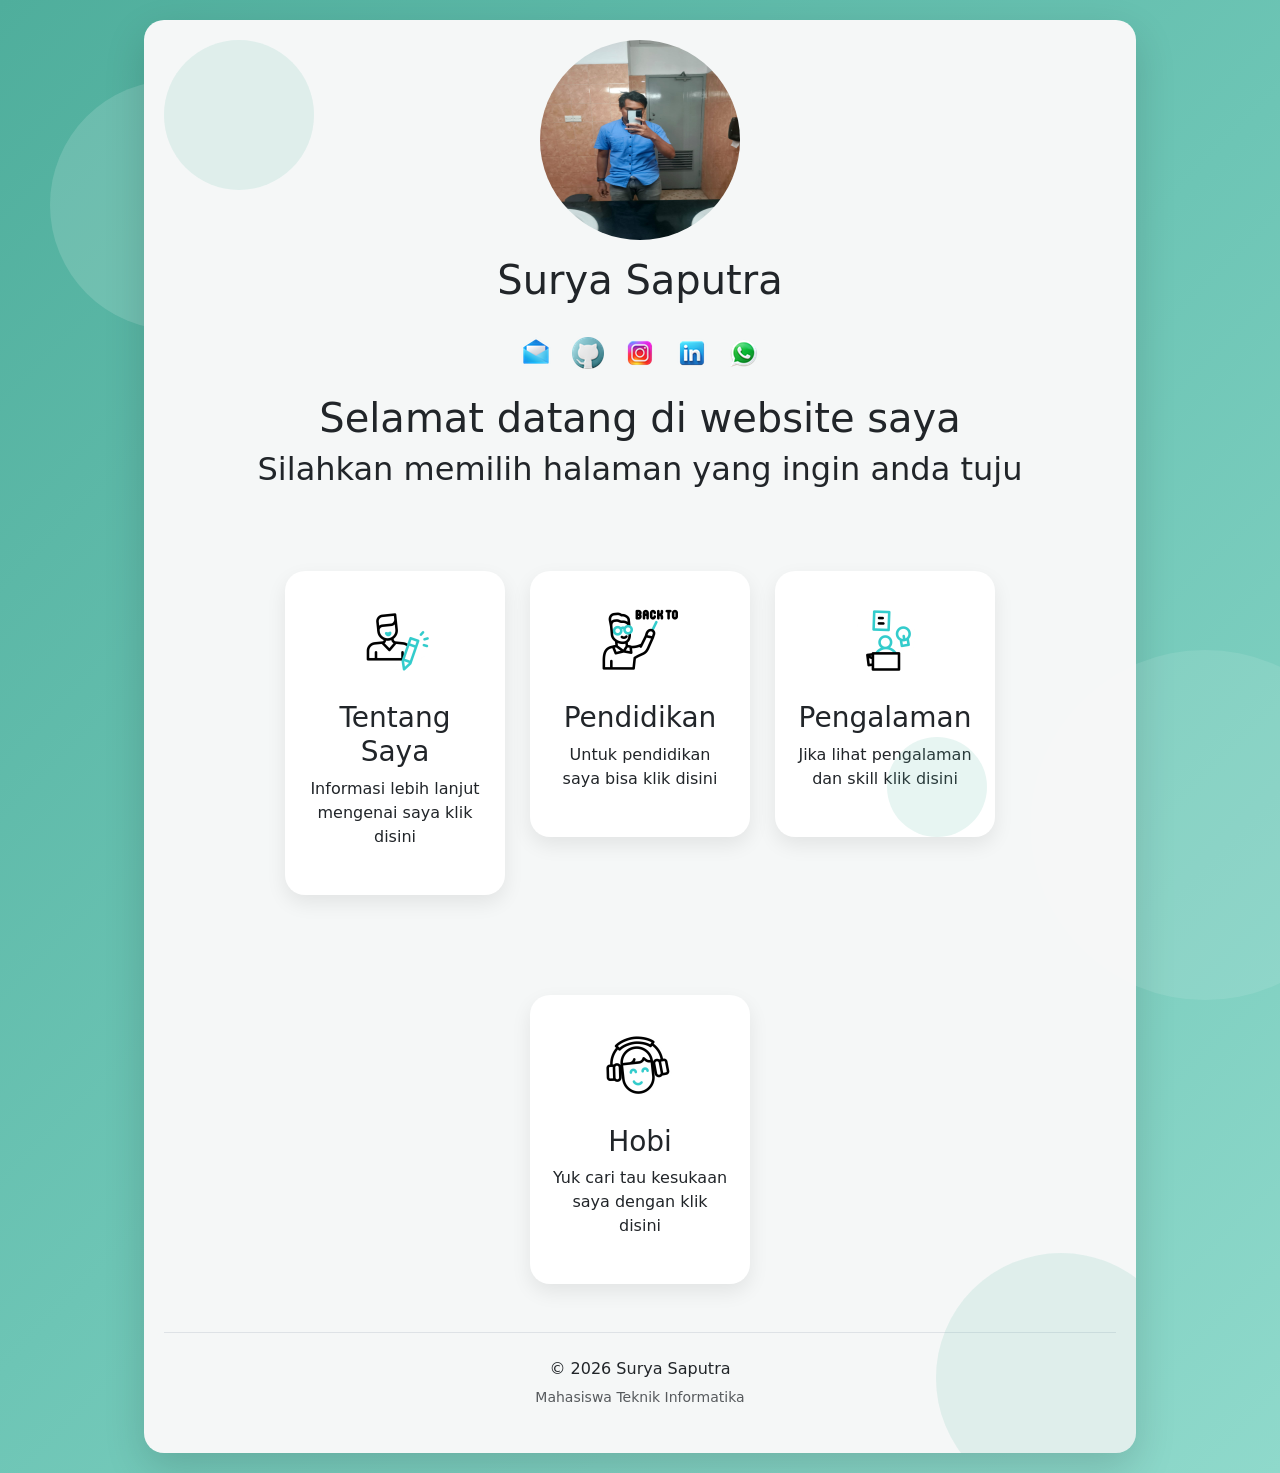
==== index.html @ df2be816 "update" ====
<!DOCTYPE html>
<html lang="en">


<head>

    <meta charset="UTF-8">
    <meta name="viewport" content="width=device-width, initial-scale=1.0">
    <title>SuryaSaputra</title>
    <link rel="icon" type="image/gif" href="asset/favicon/favicon.gif">

    <link rel="stylesheet" href="style.css">
    <link rel="preconnect" href="https://fonts.googleapis.com">
    <link href="https://cdn.jsdelivr.net/npm/bootstrap@5.3.8/dist/css/bootstrap.min.css" rel="stylesheet">
    <script src="https://cdn.jsdelivr.net/npm/bootstrap@5.3.8/dist/js/bootstrap.bundle.min.js"></script>
    </head>

<body class="Body">
    <div class="wrapper">
        <div class="bg-animation">
            <span></span>
            <span></span>
            <span></span>
            <span></span>
        </div>

        <div class="container d-flex flex-column justify-content-center align-items-center">
             <img src="asset/foto.jpeg"
                class="rounded-circle"
                 width="200"
                 height="200"
                 alt="Surya Saputra">
         <h1 class="mt-3">Surya Saputra</h1>
         </div> 

         <div class="sosmed">
                <a href="mailto:email@suryasaputra.my.id"><img src="asset/favicon/email.png" alt="Email"></a>
                <a href="https://github.com/suryaputra11-beep"><img src="asset/favicon/github.png" alt="Github"></a>
                <a href="https://instagram.com/putra_aja"><img src="asset/favicon/instagram.png" alt="Instagram"></a>
                <a href="https://www.linkedin.com/in/surya-sapoetra"><img src="asset/favicon/linkedin.png" alt="LinkedIn"></a>
                <a href="https://wa.me/6285878953466"><img src="asset/favicon/whatsapp.png" alt="Whatsapp"></a>
         </div>

        <div class="content d-flex flex-column justify-content-center align-items-center text-center">
             <h1>Selamat datang di website saya</h1>
             <h2>Silahkan memilih halaman yang ingin anda tuju</h2>
        </div>

        <div class="menu-container">

            <a href="about.html" class="menu-link">
                <div class="menu">
                     <div class="icon">
                        <img src="asset/content-images/profil.gif" alt="Tentang Saya">
                    </div>
                    <h3>Tentang Saya</h3>
                     <p>Informasi lebih lanjut mengenai saya klik disini</p>
                </div>
            </a>
            <a href="pendidikan.html" class="menu-link">
                <div class="menu">
                     <div class="icon">
                        <img src="asset/content-images/school.gif" alt="Pendidikan">
                    </div>
                    <h3>Pendidikan</h3>
                     <p>Untuk pendidikan saya bisa klik disini</p>
                </div>
            </a>
            <a href="skill.html" class="menu-link">
                <div class="menu">
                     <div class="icon">
                        <img src="asset/content-images/skill.gif" alt="Skill">
                    </div>
                    <h3>Pengalaman</h3>
                     <p>Jika lihat pengalaman dan skill klik disini</p>
                </div>
            </a>
            <a href="hobi.html" class="menu-link">
                <div class="menu">
                     <div class="icon">
                        <img src="asset/content-images/hobi.gif" alt="Hobi">
                    </div>
                    <h3>Hobi</h3>
                     <p>Yuk cari tau kesukaan saya dengan klik disini</p>
                </div>
            </a>
        </div>
        <footer class="text-center py-4 mt-5 border-top">
             <p class="mb-1">
                © 2026 Surya Saputra</p>
            <small class="text-muted">
            Mahasiswa Teknik Informatika
            </small>
        </footer>

    </div>
</body>

</html>
---- style.css ----
.Body {
    min-height: 100vh;
    display: flex;
    justify-content: center;
    align-items: center;
    background: linear-gradient(
        135deg,
        #4fae9c 0%,
        #6dc5b5 50%,
        #8fd9cb 100%
    );
    padding: 20px;
}

body::before {
    content: "";
    position: fixed;
    width: 250px;
    height: 250px;
    border-radius: 50%;
    background: rgba(255,255,255,0.15);
    top: 80px;
    left: 50px;
}

body::after {
    content: "";
    position: fixed;
    width: 350px;
    height: 350px;
    border-radius: 50%;
    background: rgba(255,255,255,0.1);
    bottom: -100px;
    right: -100px;
}

.Body-page {
    display: flex;
    justify-content: center;
    align-items: center;
    background: linear-gradient(
        135deg,
        #4fae9c 0%,
        #6dc5b5 50%,
        #8fd9cb 100%
    );
    padding: 20px;
}

.Body-page::before {
    content: "";
    position: fixed;
    width: 250px;
    height: 250px;
    border-radius: 50%;
    background: rgba(255,255,255,0.15);
    top: 80px;
    left: 50px;
}

.Body-page::after {
    content: "";
    position: fixed;
    width: 350px;
    height: 350px;
    border-radius: 50%;
    background: rgba(255,255,255,0.1);
    bottom: -100px;
    right: -100px;
}

.wrapper{
    position: relative;
    overflow: hidden;
    background-color: #f5f7f7;
    width: 80%;
    max-width: 1200px;
    margin: 0 auto;
    padding: 20px;
    border-radius: 20px;
    box-shadow: 0 15px 40px rgba(0,0,0,0.15);
}

.navbar {
    width:95%;
    max-width:1200px;
    border-radius: 50px;
    margin:40px auto 60px;
    background:grey;
    padding: 15px 30px;
    font-weight: bold;
    font-size:25px; 
    box-shadow:0 7px 12px rgba(0,0,0,.08);
}
.navbar a{
    text-decoration: none;
    color: white;
    font-weight: bold;
    margin: 0 15px;
}

.bg-animation span{
    position: absolute;
    border-radius: 50%;
    background: rgba(93, 184, 165, 0.15);
    animation: float 8s ease-in-out infinite;
}

.bg-animation span:nth-child(1){
    width: 150px;
    height: 150px;
    top: 20px;
    left: 20px;
}

.bg-animation span:nth-child(2){
    width: 250px;
    height: 250px;
    bottom: -50px;
    right: -50px;
    animation-delay: 2s;
}

.bg-animation span:nth-child(3){
    width: 100px;
    height: 100px;
    top: 50%;
    right: 15%;
    animation-delay: 4s;
}

@keyframes float{
    0%,100%{
        transform: translateY(0);
    }
    50%{
        transform: translateY(-25px);
    }
}
.bg-animation{
    position: absolute;
    inset: 0;
    z-index: 0;
    pointer-events: none;
}


.menu {
    transition: all 0.3s ease;
}

.menu:hover {
    transform: translateY(-5px);
    box-shadow: 0 8px 15px rgba(0,0,0,0.3);
}
.sosmed {
    margin-top: 25px;
    display: flex;
    justify-content: center;
    gap: 20px;
}

.sosmed img {
    width: 32px;
    height: 32px;
    transition: 0.3s;
}

.sosmed img:hover {
    transform: scale(1.1);
}

.menu-container{
    display: flex;
    justify-content: center;
    gap: 25px;
    flex-wrap: wrap;
}

.menu-link{
    text-decoration: none;
    color: inherit;
}
.content {
    margin-top: 25px;
}
.menu{
    margin-top: 75px;
    width: 220px;
    background: white;
    border-radius: 20px;
    padding: 30px 20px;
    text-align: center;
    box-shadow: 0 8px 20px rgba(0,0,0,.08);
    transition: .3s;
}

.menu:hover{
    transform: translateY(-8px);
    box-shadow: 0 15px 30px rgba(0,0,0,.15);
}

.icon{
    width: 80px;
    height: 80px;
    margin: 0 auto 20px;
    background: #dff5ef;
    border-radius: 50%;

    display: flex;
    align-items: center;
    justify-content: center;
}

.icon img{
    width: 80px;
    height: 80px;
}

.skill-tables{
    grid-template-columns:repeat(3,1fr);
    margin-top:20px;
}

.skill-table{
    width:100%;
    border-collapse:collapse;
}

.skill-table th{
    background:#2563eb;
    color:white;
    padding:15px;
    text-align:center;
}

.skill-table td{
    border:1px solid #e5e7eb;
    padding:12px;
    text-align:center;
}

.skill-table tr:hover{
    background:#f8fafc;
}

@media(max-width:768px){

    .skill-tables{
        grid-template-columns:1fr;
    }

}

.experience-tables{
    display:grid;
    grid-template-columns:repeat(3,1fr);
    gap:20px;
    margin-top:20px;
}

.experience-table{
    width:100%;
    border-collapse:collapse;
    background:white;
}

.experience-table th{
    background:#2563eb;
    color:white;
    padding:15px;
    text-align:center;
}

.experience-table td{
    border:1px solid #e5e7eb;
    padding:12px;
    text-align:center;
}

.experience-table tr:hover{
    background:#f8fafc;
}

@media(max-width:768px){

    .experience-tables{
        grid-template-columns:1fr;
    }

}
.content-box{
    background:#f3f3f3;
    margin-top:40px;
    padding:40px;
    border-radius:25px;
    box-shadow:0 5px 15px rgba(0,0,0,0.1);
}

.hobby-card{
    border:none;
    border-radius:20px;
    overflow:hidden;
    transition:0.4s;
    box-shadow:0 4px 15px rgba(0,0,0,0.1);
}

.hobby-card:hover{
    transform:translateY(-10px);
    box-shadow:0 10px 25px rgba(0,0,0,0.2);
}

.hobby-img{
    height:220px;
    object-fit:cover;
}

.hobby-card h4{
    font-weight:bold;
    margin-bottom:10px;
}

.hobby-card p{
    color:#555;
    line-height:1.6;
}

.timeline{
    position: relative;
    margin-left: 25px;
}

.timeline::before{
    content: '';
    position: absolute;
    left: 20px;
    top: 0;
    width: 4px;
    height: 100%;
    background: #0d6efd;
    border-radius: 20px;
}

.timeline-item{
    position: relative;
    margin-bottom: 40px;
    padding-left: 70px;
}

.timeline-icon{
    position: absolute;
    left: 0;
    top: 0;
    width: 45px;
    height: 45px;
    background: white;
    border-radius: 50%;
    font-size: 20px;
    display: flex;
    align-items: center;
    justify-content: center;
    box-shadow: 0 3px 10px rgba(0,0,0,.15);
    z-index: 2;
}

.timeline-card{
    background: white;
    padding: 25px;
    border-radius: 18px;
    box-shadow: 0 3px 10px rgba(0,0,0,.1);
    transition: .3s;
}

.timeline-card:hover{
    transform: translateX(10px);
    box-shadow: 0 8px 20px rgba(0,0,0,.15);
}

.timeline-card h4{
    font-weight: bold;
}

.timeline-card p{
    color: #555;
    margin-bottom: 0;
}
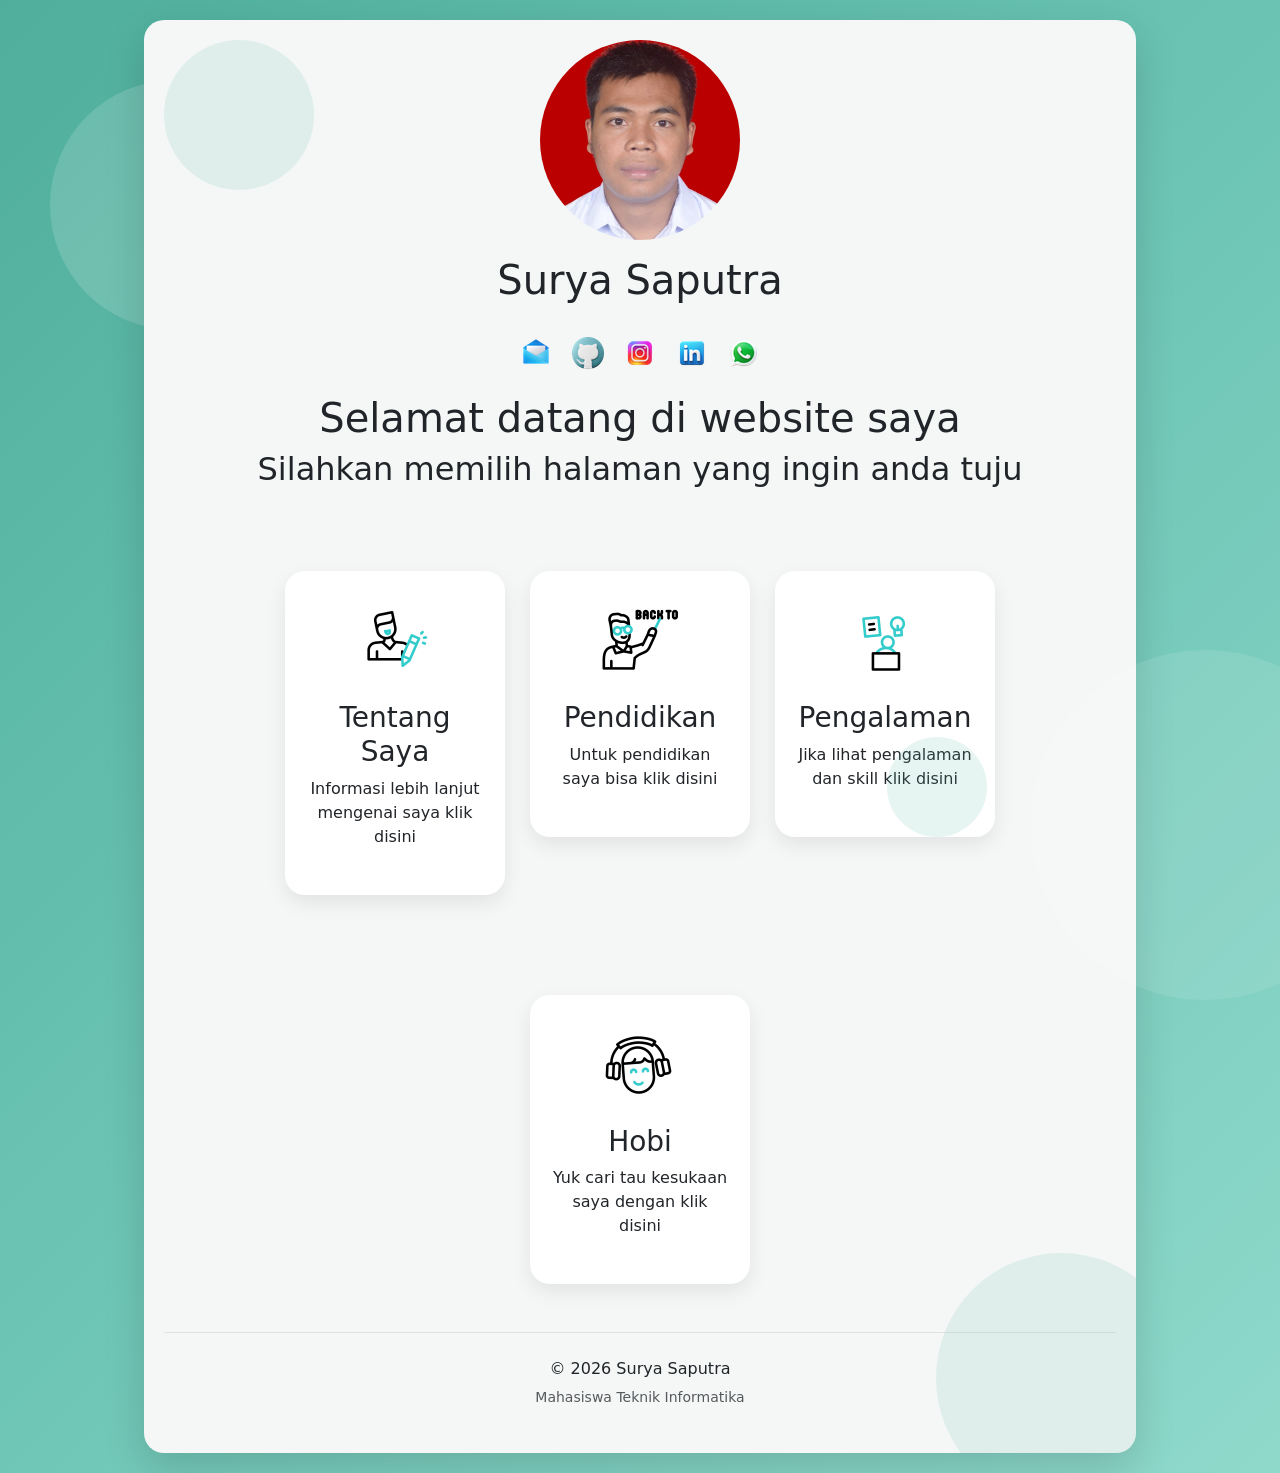
==== commit acc0c1c9: "update index html" ====
--- a/index.html
+++ b/index.html
@@ -6,33 +6,32 @@
 
     <meta charset="UTF-8">
     <meta name="viewport" content="width=device-width, initial-scale=1.0">
-    <title>SuryaSaputra</title>
+    <title>SuryaSaputra</title> <!-- dipakai untuk nama web yang biasa muncul di tab bar browser -->
     <link rel="icon" type="image/gif" href="asset/favicon/favicon.gif">
 
     <link rel="stylesheet" href="style.css">
-    <link rel="preconnect" href="https://fonts.googleapis.com">
+    <link rel="preconnect" href="https://fonts.googleapis.com"> <!-- font yang digunakan menggunakan font dari google -->
     <link href="https://cdn.jsdelivr.net/npm/bootstrap@5.3.8/dist/css/bootstrap.min.css" rel="stylesheet">
     <script src="https://cdn.jsdelivr.net/npm/bootstrap@5.3.8/dist/js/bootstrap.bundle.min.js"></script>
     </head>
 
 <body class="Body">
     <div class="wrapper">
-        <div class="bg-animation">
+        <div class="bg-animation"> <!-- dipakai untuk animasi pada web, kalo di website saya menggunakan lingkarang yang bergerak-->
             <span></span>
             <span></span>
             <span></span>
             <span></span>
         </div>
-
+<!-- foto profil di website -->
         <div class="container d-flex flex-column justify-content-center align-items-center">
-             <img src="asset/foto.jpeg"
+             <img src="asset/foto2.jpg"
                 class="rounded-circle"
-                 width="200"
-                 height="200"
-                 alt="Surya Saputra">
+                style="width: 200px; height: 200px; object-fit: cover;"
+                alt="Surya Saputra">
          <h1 class="mt-3">Surya Saputra</h1>
-         </div> 
-
+        </div> 
+<!-- list link external diarahkan ke sosial media saya -->
          <div class="sosmed">
                 <a href="mailto:email@suryasaputra.my.id"><img src="asset/favicon/email.png" alt="Email"></a>
                 <a href="https://github.com/suryaputra11-beep"><img src="asset/favicon/github.png" alt="Github"></a>
@@ -45,7 +44,7 @@
              <h1>Selamat datang di website saya</h1>
              <h2>Silahkan memilih halaman yang ingin anda tuju</h2>
         </div>
-
+<!-- menu pada halaman awal yang menggunakan image link-->
         <div class="menu-container">
 
             <a href="about.html" class="menu-link">
@@ -85,6 +84,7 @@
                 </div>
             </a>
         </div>
+<!-- saya gunakan untuk konten merupakan milik saya sendiri -->
         <footer class="text-center py-4 mt-5 border-top">
              <p class="mb-1">
                 © 2026 Surya Saputra</p>
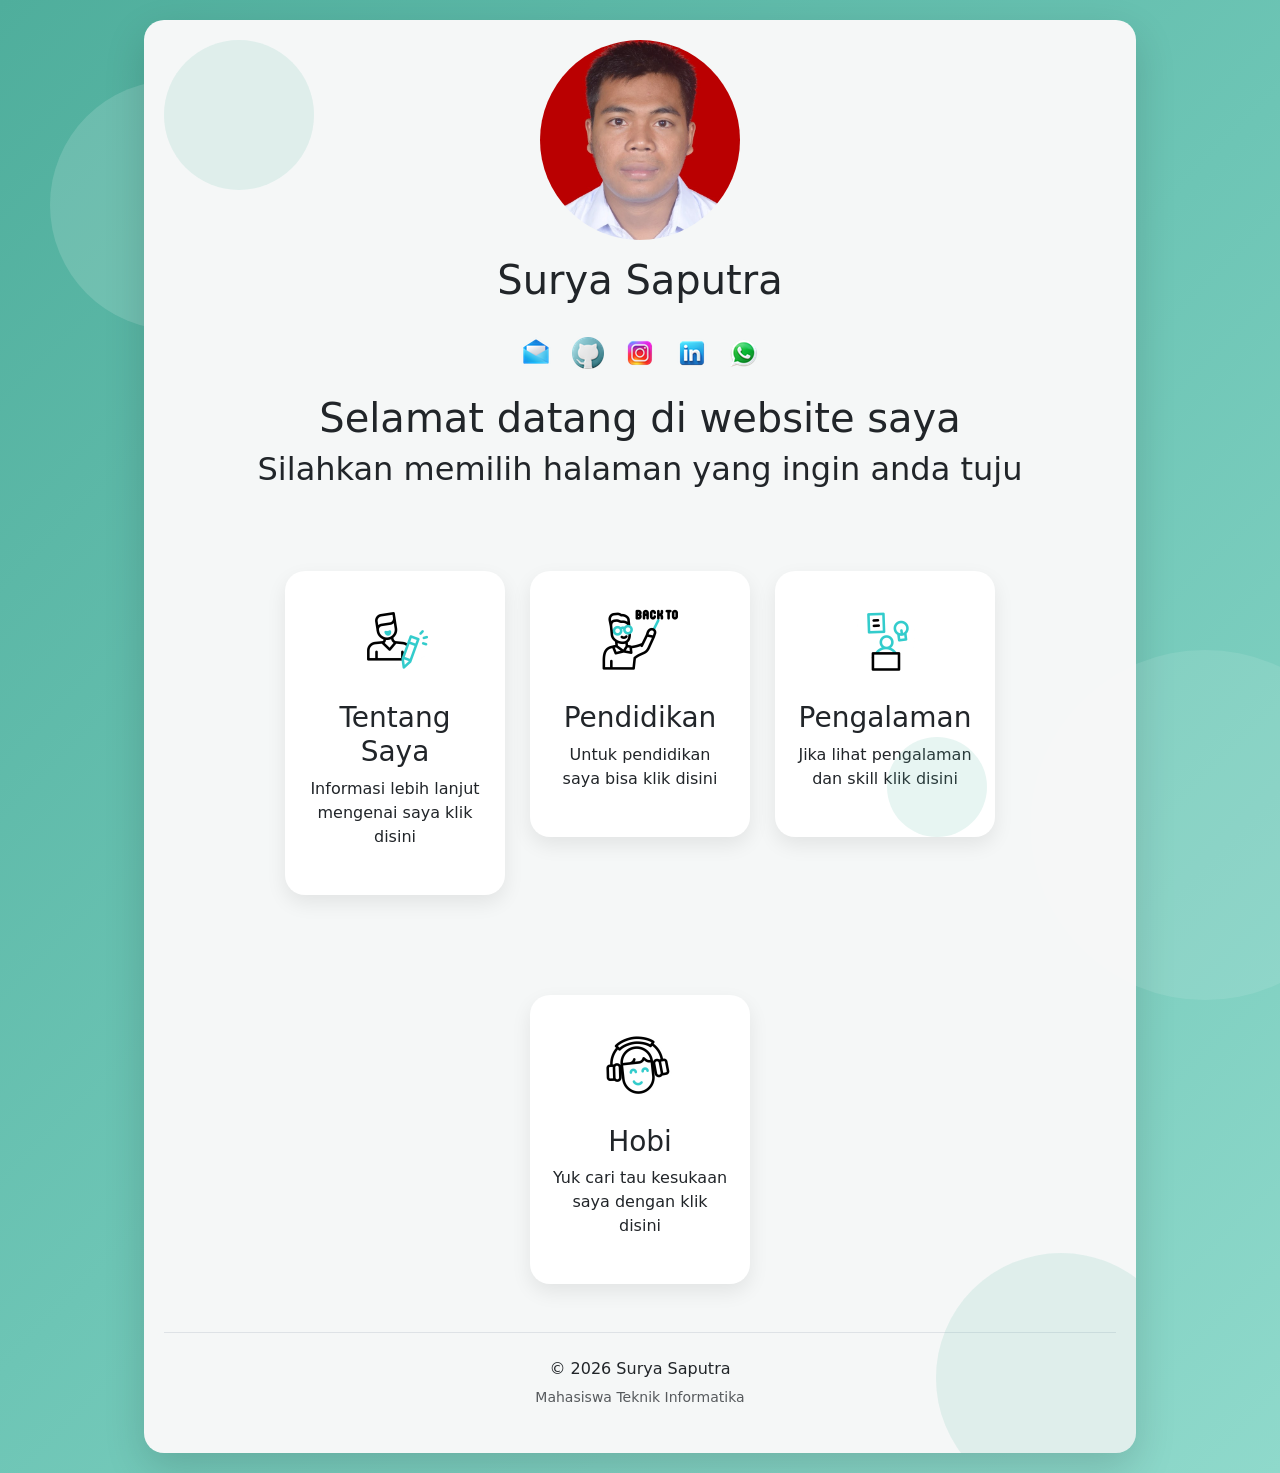
==== commit e47fe7be: "update index.html" ====
--- a/index.html
+++ b/index.html
@@ -17,7 +17,7 @@
 
 <body class="Body">
     <div class="wrapper">
-        <div class="bg-animation"> <!-- dipakai untuk animasi pada web, kalo di website saya menggunakan lingkarang yang bergerak-->
+        <div class="bg-animation"> <!-- dipakai untuk animasi pada web, kalo di website saya menggunakan lingkaran yang bergerak-->
             <span></span>
             <span></span>
             <span></span>
--- a/style.css
+++ b/style.css
@@ -1,3 +1,6 @@
+/* =========================
+   Background Utama Halaman
+   ========================= */
 .Body {
     min-height: 100vh;
     display: flex;
@@ -11,7 +14,7 @@
     );
     padding: 20px;
 }
-
+/* Efek Lingkaran Dekoratif Background */
 body::before {
     content: "";
     position: fixed;
@@ -68,6 +71,10 @@
     bottom: -100px;
     right: -100px;
 }
+
+/* =========================
+   Container Utama CV
+   ========================= */
 
 .wrapper{
     position: relative;
@@ -80,6 +87,7 @@
     border-radius: 20px;
     box-shadow: 0 15px 40px rgba(0,0,0,0.15);
 }
+/* bar navigasi */
 
 .navbar {
     width:95%;
@@ -99,6 +107,8 @@
     margin: 0 15px;
 }
 
+/* Efek Animasi Background */
+
 .bg-animation span{
     position: absolute;
     border-radius: 50%;
@@ -144,6 +154,9 @@
     pointer-events: none;
 }
 
+/* =========================
+   Menu Card
+   ========================= */
 
 .menu {
     transition: all 0.3s ease;
@@ -153,6 +166,10 @@
     transform: translateY(-5px);
     box-shadow: 0 8px 15px rgba(0,0,0,0.3);
 }
+
+/* =========================
+   Social Media Section
+   ========================= */
 .sosmed {
     margin-top: 25px;
     display: flex;
@@ -217,6 +234,10 @@
     height: 80px;
 }
 
+/* =========================
+   Skill Table
+   ========================= */
+
 .skill-tables{
     grid-template-columns:repeat(3,1fr);
     margin-top:20px;
@@ -251,6 +272,9 @@
     }
 
 }
+/* =========================
+   Experience table
+   ========================= */
 
 .experience-tables{
     display:grid;
@@ -324,6 +348,10 @@
     color:#555;
     line-height:1.6;
 }
+
+/* =========================
+   Timeline Pendidikan
+   ========================= */
 
 .timeline{
     position: relative;
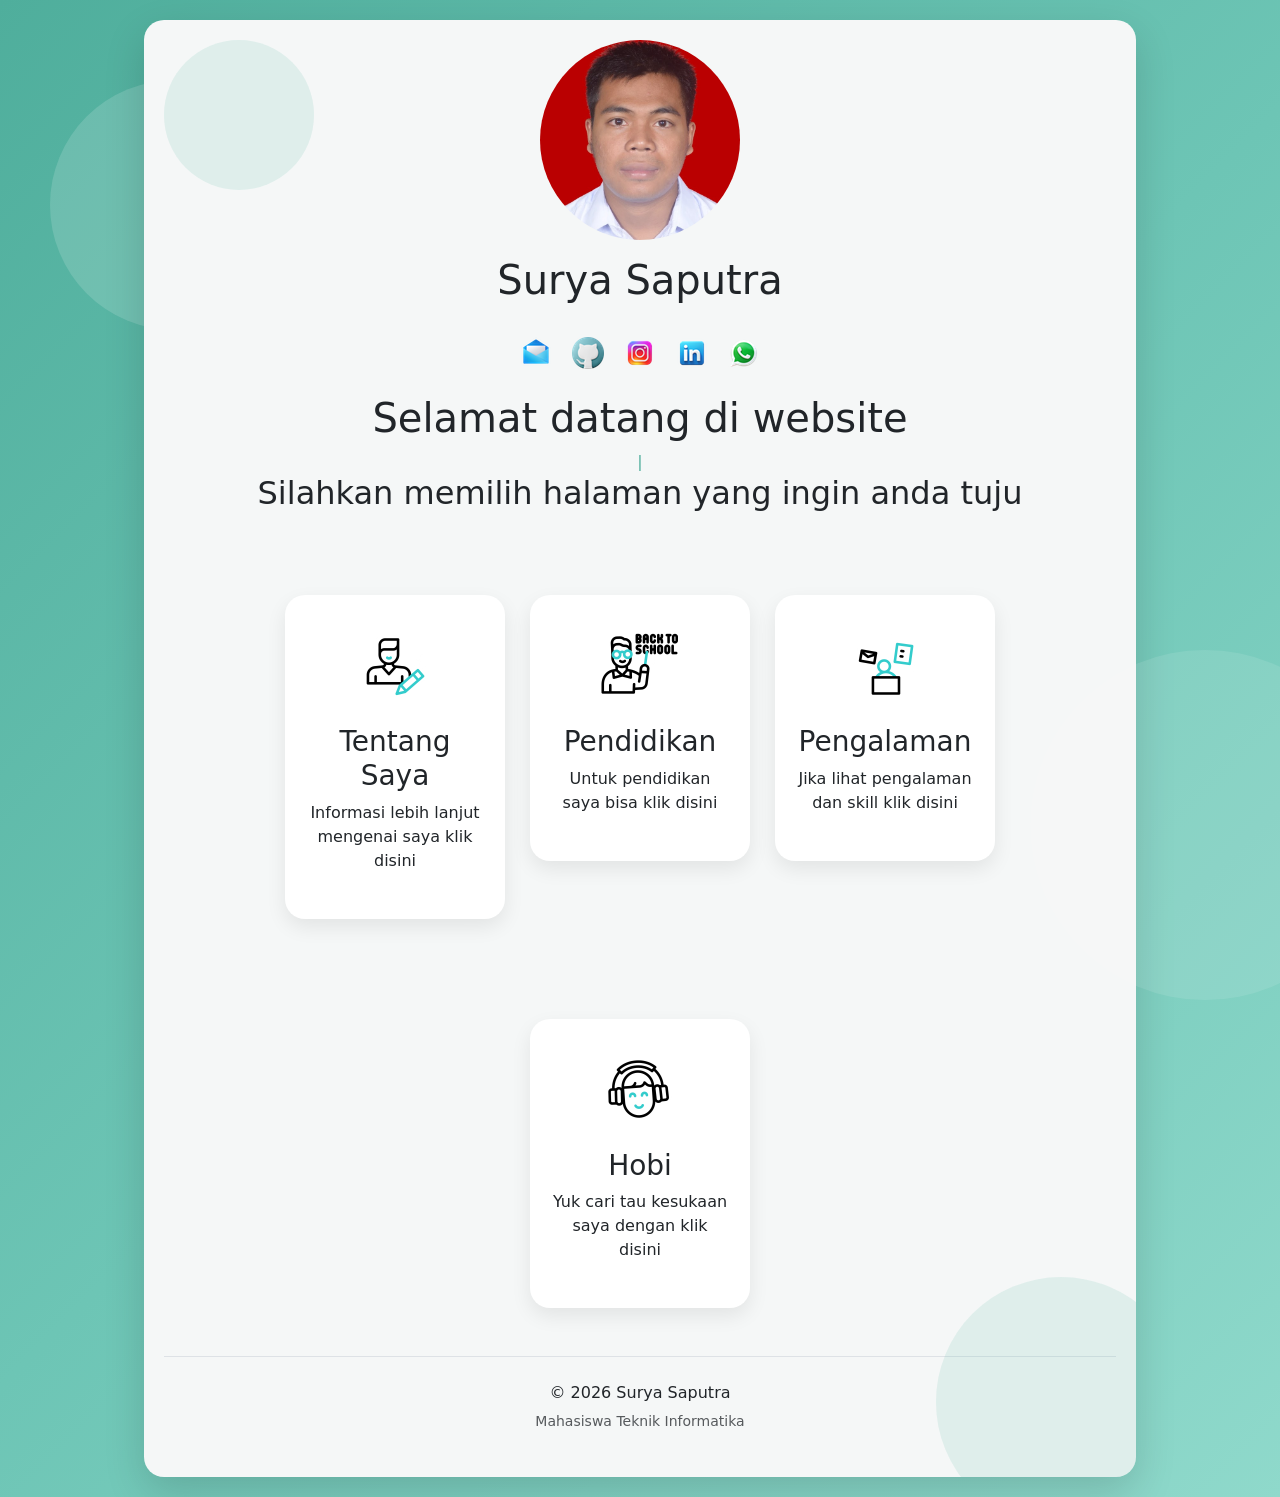
==== commit 1c8353bc: "animation update" ====
--- a/index.html
+++ b/index.html
@@ -94,6 +94,7 @@
         </footer>
 
     </div>
+    <script src="main.js"></script>
 </body>
 
 </html>
--- a/style.css
+++ b/style.css
@@ -107,6 +107,56 @@
     margin: 0 15px;
 }
 
+/* link navigasi dibungkus JS (.nav-links) agar gampang di-collapse di HP */
+.nav-links{
+    display: flex;
+    align-items: center;
+    gap: 1rem;
+    flex-wrap: wrap;
+    justify-content: center;
+}
+
+/* tombol hamburger, hanya tampil di layar kecil */
+.nav-toggle{
+    display: none;
+    flex-direction: column;
+    justify-content: center;
+    gap: 5px;
+    width: 44px;
+    height: 44px;
+    padding: 10px;
+    background: transparent;
+    border: none;
+    cursor: pointer;
+}
+
+.nav-toggle span{
+    display: block;
+    height: 3px;
+    width: 100%;
+    background: white;
+    border-radius: 3px;
+    transition: .3s;
+}
+
+/* efek tombol hamburger jadi tanda X saat menu terbuka */
+.navbar.nav-open .nav-toggle span:nth-child(1){
+    transform: translateY(8px) rotate(45deg);
+}
+.navbar.nav-open .nav-toggle span:nth-child(2){
+    opacity: 0;
+}
+.navbar.nav-open .nav-toggle span:nth-child(3){
+    transform: translateY(-8px) rotate(-45deg);
+}
+
+/* link halaman yang sedang aktif */
+.navbar a.nav-active{
+    color: #c8f5e9;
+    text-decoration: underline;
+    text-underline-offset: 6px;
+}
+
 /* Efek Animasi Background */
 
 .bg-animation span{
@@ -234,6 +284,13 @@
     height: 80px;
 }
 
+.tentang-list {
+        display:grid;
+    grid-template-columns:repeat(2,1fr);
+    gap:10px 30px;
+    padding-left:25px;
+}
+
 /* =========================
    Skill Table
    ========================= */
@@ -411,4 +468,226 @@
 .timeline-card p{
     color: #555;
     margin-bottom: 0;
-}+}
+
+/* =========================
+   CSS untuk list
+   ========================= */
+.games-list {
+    display:grid;
+    grid-template-columns:repeat(2,1fr);
+    gap:5px 20px;
+    padding-left:20px;
+    margin-bottom:0;
+}
+
+.game-list li{
+    font-size:14px;
+}
+
+/* =========================
+   Animasi JS (dipakai main.js)
+   Hanya aktif kalau class .js-anim ada di <html>,
+   jadi website tetap normal saat JS dimatikan
+   ========================= */
+.js-anim .reveal-pending{
+    opacity: 0;
+    transform: translateY(35px);
+}
+
+.js-anim .revealed{
+    opacity: 1;
+    transform: translateY(0);
+    transition: opacity .6s ease, transform .6s ease;
+}
+
+/* kursor berkedip untuk efek ketik di halaman awal */
+.type-cursor{
+    display: inline-block;
+    color: #4fae9c;
+    font-weight: 300;
+    animation: blink-cursor .8s steps(1) infinite;
+}
+
+@keyframes blink-cursor{
+    50%{
+        opacity: 0;
+    }
+}
+
+/* tombol kembali ke atas */
+.scroll-top-btn{
+    position: fixed;
+    right: 22px;
+    bottom: 22px;
+    width: 46px;
+    height: 46px;
+    border: none;
+    border-radius: 50%;
+    background: #2c7a6b;
+    color: white;
+    font-size: 20px;
+    cursor: pointer;
+    box-shadow: 0 6px 16px rgba(0,0,0,.25);
+    opacity: 0;
+    transform: translateY(15px);
+    pointer-events: none;
+    transition: .35s;
+    z-index: 999;
+}
+
+.scroll-top-btn.show{
+    opacity: 1;
+    transform: translateY(0);
+    pointer-events: auto;
+}
+
+.scroll-top-btn:hover{
+    background: #2563eb;
+}
+
+/* matikan animasi bagi pengguna yang prefers reduced motion */
+@media (prefers-reduced-motion: reduce){
+    .js-anim .reveal-pending{
+        opacity: 1;
+        transform: none;
+    }
+    .bg-animation span{
+        animation: none;
+    }
+}
+
+/* =========================
+   Responsif Handphone
+   ========================= */
+@media (max-width: 991.98px){
+
+    .Body,
+    .Body-page{
+        padding: 10px;
+    }
+
+    .wrapper{
+        width: 100%;
+        padding: 15px;
+        border-radius: 15px;
+    }
+
+    .navbar{
+        /* !important supaya menang melawan class d-flex Bootstrap di HTML */
+        display: block !important;
+        padding: 12px 18px;
+        font-size: 18px;
+        margin: 15px auto 30px;
+    }
+
+    .nav-toggle{
+        display: flex;
+        margin-left: auto;
+    }
+
+    /* menu tersembunyi sampai hamburger diklik */
+    .nav-links{
+        display: none;
+        flex-direction: column;
+        align-items: stretch;
+        gap: 0;
+        margin-top: 12px;
+    }
+
+    .navbar.nav-open .nav-links{
+        display: flex;
+    }
+
+    .nav-links a{
+        display: block;
+        margin: 0;
+        padding: 12px 8px;
+        border-bottom: 1px solid rgba(255,255,255,.18);
+        text-align: center;
+    }
+
+    .nav-links a:last-child{
+        border-bottom: none;
+    }
+
+    .content-box{
+        padding: 20px;
+        border-radius: 18px;
+    }
+
+    .menu{
+        margin-top: 25px;
+        width: 100%;
+        max-width: 320px;
+    }
+
+    .menu-container{
+        flex-direction: column;
+        align-items: center;
+        gap: 0;
+    }
+
+    .menu-link{
+        width: 100%;
+        display: flex;
+        justify-content: center;
+    }
+
+    .tentang-list,
+    .games-list{
+        grid-template-columns: 1fr;
+    }
+
+    .timeline-item{
+        padding-left: 55px;
+    }
+
+    .skill-table,
+    .experience-table{
+        font-size: 14px;
+    }
+
+    .skill-table th,
+    .experience-table th{
+        padding: 10px;
+    }
+
+    .skill-table td,
+    .experience-table td{
+        padding: 8px;
+    }
+
+    h1{
+        font-size: 1.6rem;
+    }
+
+    h2{
+        font-size: 1.3rem;
+    }
+}
+
+@media (max-width: 575.98px){
+
+    .wrapper > .container img{
+        width: 140px !important;
+        height: 140px !important;
+    }
+
+    .sosmed{
+        gap: 12px;
+    }
+
+    .sosmed img{
+        width: 26px;
+        height: 26px;
+    }
+
+    .content-box{
+        padding: 15px;
+    }
+
+    .navbar{
+        font-size: 16px;
+    }
+}
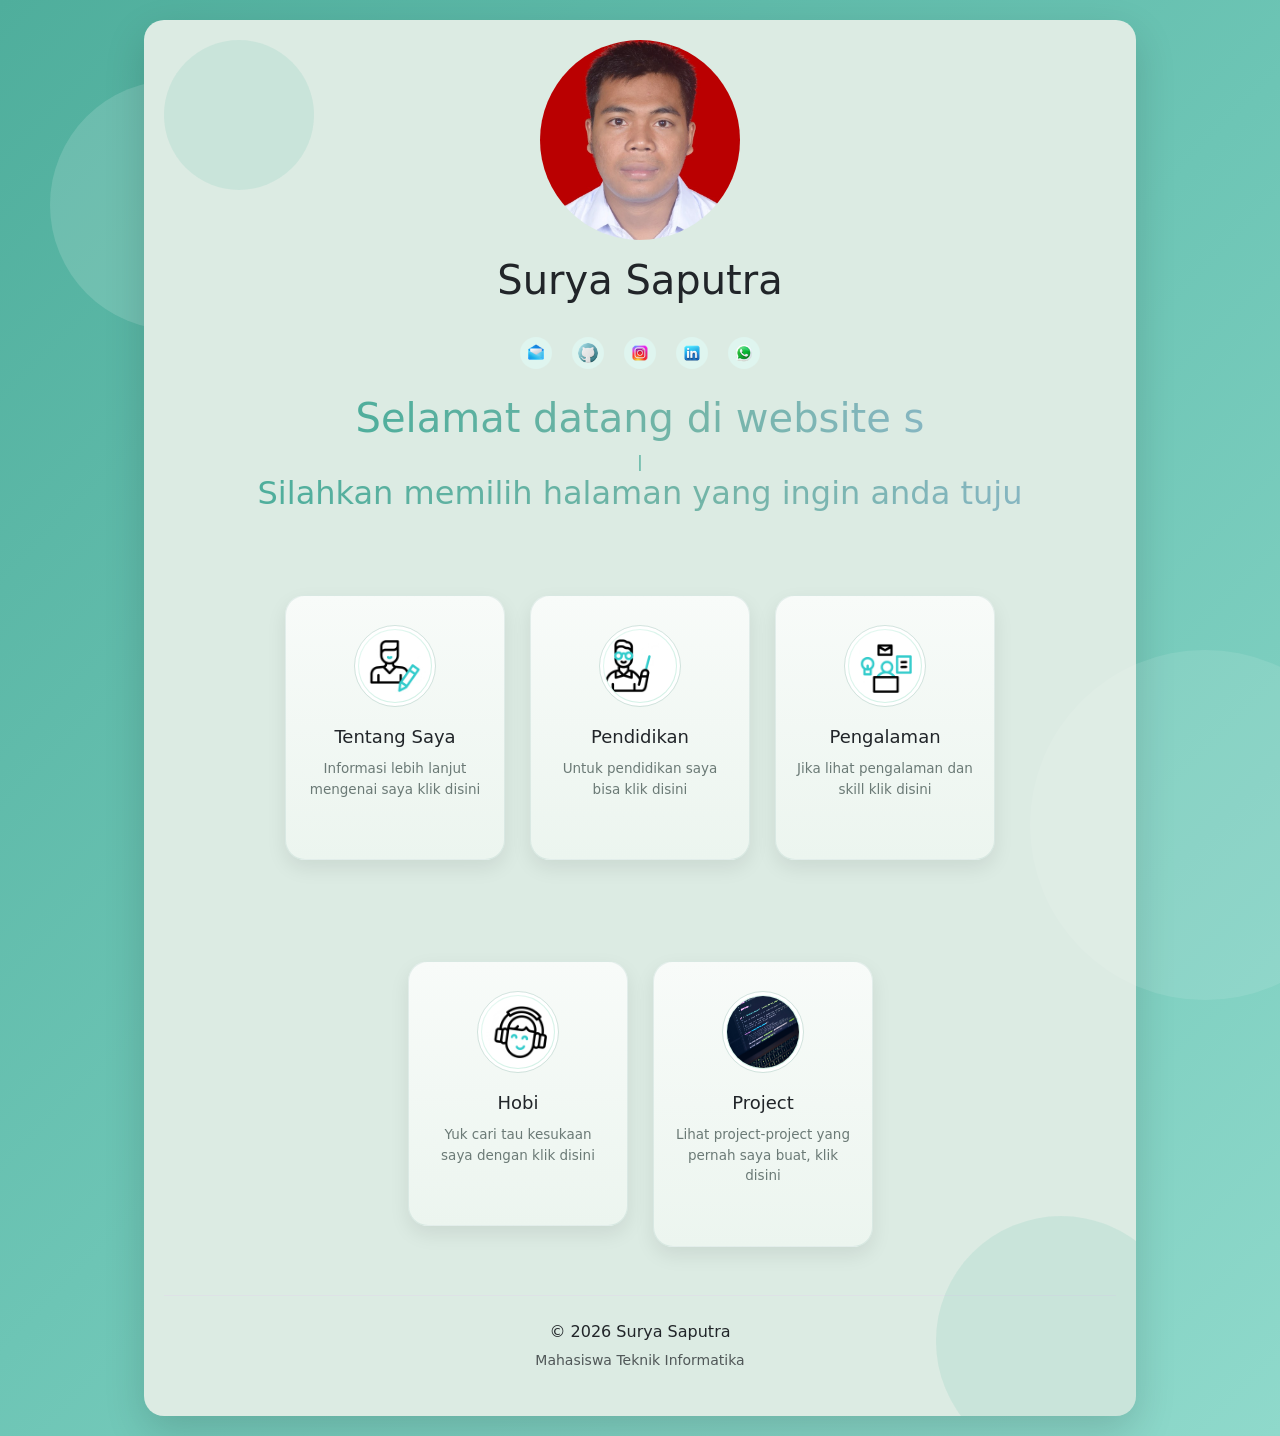
==== commit 1db1b991: "new update" ====
--- a/index.html
+++ b/index.html
@@ -54,6 +54,7 @@
                     </div>
                     <h3>Tentang Saya</h3>
                      <p>Informasi lebih lanjut mengenai saya klik disini</p>
+                     <span class="menu-cta">Buka <span class="cta-arrow">&rarr;</span></span>
                 </div>
             </a>
             <a href="pendidikan.html" class="menu-link">
@@ -63,6 +64,7 @@
                     </div>
                     <h3>Pendidikan</h3>
                      <p>Untuk pendidikan saya bisa klik disini</p>
+                     <span class="menu-cta">Buka <span class="cta-arrow">&rarr;</span></span>
                 </div>
             </a>
             <a href="skill.html" class="menu-link">
@@ -72,6 +74,7 @@
                     </div>
                     <h3>Pengalaman</h3>
                      <p>Jika lihat pengalaman dan skill klik disini</p>
+                     <span class="menu-cta">Buka <span class="cta-arrow">&rarr;</span></span>
                 </div>
             </a>
             <a href="hobi.html" class="menu-link">
@@ -81,6 +84,17 @@
                     </div>
                     <h3>Hobi</h3>
                      <p>Yuk cari tau kesukaan saya dengan klik disini</p>
+                     <span class="menu-cta">Buka <span class="cta-arrow">&rarr;</span></span>
+                </div>
+            </a>
+            <a href="Project.html" class="menu-link">
+                <div class="menu">
+                     <div class="icon">
+                        <img src="asset/content-images/teknologi.jpg" alt="Project">
+                    </div>
+                    <h3>Project</h3>
+                     <p>Lihat project-project yang pernah saya buat, klik disini</p>
+                     <span class="menu-cta">Buka <span class="cta-arrow">&rarr;</span></span>
                 </div>
             </a>
         </div>
--- a/style.css
+++ b/style.css
@@ -79,7 +79,7 @@
 .wrapper{
     position: relative;
     overflow: hidden;
-    background-color: #f5f7f7;
+    background-color: #dcebe3;
     width: 80%;
     max-width: 1200px;
     margin: 0 auto;
@@ -94,17 +94,61 @@
     max-width:1200px;
     border-radius: 50px;
     margin:40px auto 60px;
-    background:grey;
+    background: linear-gradient(120deg, #2c7a6b, #38b2a2, #2563eb);
+    background-size: 200% 100%;
+    animation: navbar-shift 8s ease-in-out infinite alternate;
     padding: 15px 30px;
     font-weight: bold;
     font-size:25px; 
     box-shadow:0 7px 12px rgba(0,0,0,.08);
-}
+    transition: box-shadow .3s ease;
+}
+
+/* gradient navbar bergerak pelan */
+@keyframes navbar-shift{
+    from{
+        background-position: 0% 0;
+    }
+    to{
+        background-position: 100% 0;
+    }
+}
+
+.navbar:hover{
+    box-shadow:0 10px 24px rgba(0,0,0,.18);
+}
+
 .navbar a{
+    position: relative;
     text-decoration: none;
     color: white;
     font-weight: bold;
     margin: 0 15px;
+    padding: 4px 2px;
+    transition: color .25s ease, transform .25s ease;
+}
+
+/* garis bawah muncul bergerak dari tengah saat hover */
+.navbar a::after{
+    content: '';
+    position: absolute;
+    left: 50%;
+    bottom: -2px;
+    width: 0;
+    height: 3px;
+    background: #c8f5e9;
+    border-radius: 3px;
+    transition: width .3s ease, left .3s ease;
+}
+
+.navbar a:hover{
+    color: #c8f5e9;
+    transform: translateY(-2px);
+}
+
+.navbar a:hover::after{
+    width: 100%;
+    left: 0;
 }
 
 /* link navigasi dibungkus JS (.nav-links) agar gampang di-collapse di HP */
@@ -153,8 +197,12 @@
 /* link halaman yang sedang aktif */
 .navbar a.nav-active{
     color: #c8f5e9;
-    text-decoration: underline;
-    text-underline-offset: 6px;
+    text-decoration: none;
+}
+
+.navbar a.nav-active::after{
+    width: 100%;
+    left: 0;
 }
 
 /* Efek Animasi Background */
@@ -230,11 +278,16 @@
 .sosmed img {
     width: 32px;
     height: 32px;
+    padding: 6px;
+    background: #dff5ef;
+    border-radius: 50%;
     transition: 0.3s;
 }
 
 .sosmed img:hover {
-    transform: scale(1.1);
+    transform: scale(1.25) translateY(-4px);
+    background: #2c7a6b;
+    box-shadow: 0 8px 16px rgba(44, 122, 107, .35);
 }
 
 .menu-container{
@@ -251,37 +304,178 @@
 .content {
     margin-top: 25px;
 }
+
+/* judul sambutan: warna gradient mengalir berulang terus (tone pastel lembut) */
+.content h1,
+.content h2{
+    background: linear-gradient(90deg,
+        #4fae9c, #74b5a8, #8fb6cd, #9da3c4, #c0a0b4, #4fae9c);
+    background-size: 300% 100%;
+    -webkit-background-clip: text;
+    background-clip: text;
+    -webkit-text-fill-color: transparent;
+    color: #4fae9c; /* cadangan kalau tidak mendukung background-clip */
+    animation: heading-flow 5s linear infinite;
+}
+
+.content h2{
+    animation-duration: 7s; /* sedikit lebih lambat supaya tidak seragam */
+}
+
+@keyframes heading-flow{
+    from{
+        background-position: 0% 50%;
+    }
+    to{
+        background-position: 300% 50%;
+    }
+}
 .menu{
+    position: relative;
+    overflow: hidden;
     margin-top: 75px;
     width: 220px;
-    background: white;
+    background: linear-gradient(180deg, #f8fbf9 0%, #ecf5ef 100%);
+    border: 1px solid rgba(44, 122, 107, .10);
     border-radius: 20px;
-    padding: 30px 20px;
+    padding: 30px 20px 22px;
     text-align: center;
     box-shadow: 0 8px 20px rgba(0,0,0,.08);
-    transition: .3s;
+    transition: transform .35s cubic-bezier(.22,.68,.34,1.1),
+                box-shadow .35s ease, border-color .35s ease;
+    will-change: transform;
 }
 
 .menu:hover{
-    transform: translateY(-8px);
-    box-shadow: 0 15px 30px rgba(0,0,0,.15);
+    transform: translateY(-12px) scale(1.03);
+    border-color: rgba(44, 122, 107, .35);
+    box-shadow: 0 24px 50px rgba(44, 122, 107, .28),
+                0 4px 12px rgba(0,0,0,.06);
+}
+
+/* kilat menyapu melewati kartu saat hover */
+.menu::after{
+    content: '';
+    position: absolute;
+    top: -20%;
+    left: -60%;
+    width: 40%;
+    height: 140%;
+    background: linear-gradient(105deg, transparent, rgba(255,255,255,.8), transparent);
+    transform: skewX(-18deg);
+    opacity: 0;
+    pointer-events: none;
+}
+
+.menu:hover::after{
+    animation: glare-sweep .8s ease;
+}
+
+@keyframes glare-sweep{
+    0%{
+        left: -60%;
+        opacity: 0;
+    }
+    15%{
+        opacity: 1;
+    }
+    100%{
+        left: 130%;
+        opacity: 0;
+    }
+}
+
+/* garis aksen muncul dari tengah di atas kartu menu saat hover */
+.menu::before{
+    content: '';
+    position: absolute;
+    top: 0;
+    left: 50%;
+    transform: translateX(-50%);
+    width: 0;
+    height: 6px;
+    background: linear-gradient(90deg, #2c7a6b, #38b2a2, #2563eb);
+    border-radius: 0 0 8px 8px;
+    transition: width .35s ease;
+}
+
+.menu:hover::before{
+    width: 100%;
+}
+
+.menu h3{
+    font-size: 18px;
+    margin-bottom: 10px;
+    transition: color .3s ease;
+}
+
+/* judul jadi gradient text saat hover */
+.menu:hover h3{
+    background: linear-gradient(90deg, #2c7a6b, #2563eb);
+    -webkit-background-clip: text;
+    background-clip: text;
+    -webkit-text-fill-color: transparent;
+    color: #2c7a6b;
+}
+
+.menu p{
+    font-size: 13.5px;
+    color: #6b7a76;
+    line-height: 1.55;
+    margin-bottom: 14px;
+}
+
+/* tombol "Buka" muncul saat hover */
+.menu-cta{
+    display: inline-flex;
+    align-items: center;
+    gap: 6px;
+    font-size: 13px;
+    font-weight: 700;
+    color: #2c7a6b;
+    opacity: 0;
+    transform: translateY(8px);
+    transition: opacity .3s ease .05s, transform .3s ease .05s;
+}
+
+.menu-cta .cta-arrow{
+    transition: transform .3s ease;
+}
+
+.menu:hover .menu-cta{
+    opacity: 1;
+    transform: translateY(0);
+}
+
+.menu:hover .menu-cta .cta-arrow{
+    transform: translateX(5px);
 }
 
 .icon{
     width: 80px;
     height: 80px;
     margin: 0 auto 20px;
-    background: #dff5ef;
+    background: radial-gradient(circle at 30% 30%, #eafbf5, #cdeee2);
+    border: 3px solid white;
+    outline: 1px solid rgba(44, 122, 107, .18);
     border-radius: 50%;
+    transition: transform .35s ease, box-shadow .35s ease, outline-color .35s ease;
 
     display: flex;
     align-items: center;
     justify-content: center;
 }
 
+.menu:hover .icon{
+    transform: scale(1.12) rotate(-6deg);
+    box-shadow: 0 10px 22px rgba(44, 122, 107, .35);
+    outline-color: rgba(44, 122, 107, .45);
+}
+
 .icon img{
-    width: 80px;
-    height: 80px;
+    width: 72px;
+    height: 72px;
+    border-radius: 50%;
 }
 
 .tentang-list {
@@ -302,24 +496,51 @@
 
 .skill-table{
     width:100%;
-    border-collapse:collapse;
+    border-collapse:separate;
+    border-spacing:0;
+    background:#f6faf8;
+    border-radius:16px;
+    overflow:hidden;
+    box-shadow:0 6px 18px rgba(0,0,0,.08);
+    transition: box-shadow .35s ease, transform .35s ease;
+}
+
+.skill-table:hover{
+    transform: translateY(-4px);
+    box-shadow:0 14px 32px rgba(44, 122, 107, .22);
 }
 
 .skill-table th{
-    background:#2563eb;
+    background: linear-gradient(120deg, #2c7a6b, #38b2a2);
     color:white;
-    padding:15px;
+    padding:16px;
     text-align:center;
+    font-size:18px;
+    letter-spacing:.5px;
 }
 
 .skill-table td{
-    border:1px solid #e5e7eb;
+    border-bottom:1px solid #eef2f4;
     padding:12px;
     text-align:center;
-}
-
-.skill-table tr:hover{
-    background:#f8fafc;
+    color:#374151;
+    position:relative;
+    transition: background .25s ease, color .25s ease, padding-left .25s ease;
+}
+
+.skill-table tr:last-child td{
+    border-bottom:none;
+}
+
+/* baris bergantian + efek geser saat hover */
+.skill-table tbody tr:nth-child(even) td{
+    background:#f3faf8;
+}
+
+.skill-table tbody tr:hover td{
+    background:#dff5ef;
+    color:#1d6b5c;
+    font-weight:600;
 }
 
 @media(max-width:768px){
@@ -335,32 +556,68 @@
 
 .experience-tables{
     display:grid;
-    grid-template-columns:repeat(3,1fr);
-    gap:20px;
+    grid-template-columns:repeat(2,1fr);
+    gap:25px;
     margin-top:20px;
 }
 
 .experience-table{
     width:100%;
-    border-collapse:collapse;
-    background:white;
+    border-collapse:separate;
+    border-spacing:0;
+    background:#f6f8fb;
+    border-radius:16px;
+    overflow:hidden;
+    box-shadow:0 6px 18px rgba(0,0,0,.08);
+    transition: box-shadow .35s ease, transform .35s ease;
+}
+
+.experience-table:hover{
+    transform: translateY(-4px);
+    box-shadow:0 14px 32px rgba(37, 99, 235, .22);
 }
 
 .experience-table th{
-    background:#2563eb;
+    background: linear-gradient(120deg, #2563eb, #4fae9c);
     color:white;
-    padding:15px;
+    padding:16px;
     text-align:center;
+    font-size:18px;
+    letter-spacing:.5px;
 }
 
 .experience-table td{
-    border:1px solid #e5e7eb;
+    border-bottom:1px solid #eef2f4;
     padding:12px;
     text-align:center;
-}
-
-.experience-table tr:hover{
-    background:#f8fafc;
+    color:#374151;
+    transition: background .25s ease, color .25s ease;
+}
+
+.experience-table tr:last-child td{
+    border-bottom:none;
+}
+
+/* baris jabatan (yang ada <strong>) ditonjolkan */
+.experience-table td strong{
+    color:#2563eb;
+}
+
+.experience-table tbody tr:nth-child(even) td{
+    background:#f5f8fd;
+}
+
+/* baris tahun diberi gaya seperti badge kecil */
+.experience-table tbody tr:nth-child(2) td{
+    background:#e8f0fe;
+    color:#2563eb;
+    font-weight:600;
+    font-size:14px;
+}
+
+.experience-table tbody tr:hover td{
+    background:#dbeafe;
+    color:#1e40af;
 }
 
 @media(max-width:768px){
@@ -371,11 +628,16 @@
 
 }
 .content-box{
-    background:#f3f3f3;
+    background:#cde3d8;
     margin-top:40px;
     padding:40px;
     border-radius:25px;
     box-shadow:0 5px 15px rgba(0,0,0,0.1);
+}
+
+/* kartu bootstrap (about, hobi, pengalaman) jangan putih murni */
+.wrapper .card{
+    background-color: #f6faf7;
 }
 
 .hobby-card{
@@ -404,6 +666,206 @@
 .hobby-card p{
     color:#555;
     line-height:1.6;
+}
+
+/* =========================
+   Project Card (gambar + collapsible detail)
+   ========================= */
+
+.project-list{
+    display:flex;
+    flex-direction:column;
+    gap:25px;
+    margin-top:20px;
+}
+
+.project-card{
+    position: relative;
+    overflow: hidden;
+    display:flex;
+    align-items:stretch;
+    background: #f7fbf8;
+    border-radius: 20px;
+    box-shadow: 0 8px 20px rgba(0,0,0,.08);
+    transition: transform .35s ease, box-shadow .35s ease;
+}
+
+.project-card:hover{
+    transform: translateY(-8px);
+    box-shadow: 0 22px 45px rgba(44, 122, 107, .25);
+}
+
+/* garis aksen gradient di sisi kiri, membesar saat hover */
+.project-card::before{
+    content: '';
+    position: absolute;
+    top: 50%;
+    left: 0;
+    transform: translateY(-50%);
+    width: 6px;
+    height: 0;
+    background: linear-gradient(180deg, #2c7a6b, #38b2a2, #2563eb);
+    border-radius: 0 8px 8px 0;
+    transition: height .35s ease;
+    z-index: 2;
+}
+
+.project-card:hover::before{
+    height: 100%;
+}
+
+/* bagian gambar di kiri */
+.project-media{
+    flex: 0 0 320px;
+    overflow: hidden;
+}
+
+.project-media img{
+    width: 100%;
+    height: 100%;
+    min-height: 220px;
+    object-fit: cover;
+    display: block;
+    transition: transform .5s ease;
+}
+
+.project-card:hover .project-media img{
+    transform: scale(1.07);
+}
+
+/* bagian teks di kanan */
+.project-info{
+    flex: 1;
+    padding: 25px 30px;
+}
+
+.project-info h3{
+    font-weight: bold;
+    font-size: 20px;
+    margin-bottom: 10px;
+    transition: color .3s ease;
+}
+
+.project-card:hover h3{
+    color: #2c7a6b;
+}
+
+.project-short{
+    color: #555;
+    line-height: 1.6;
+    font-size: 15px;
+    margin-bottom: 14px;
+}
+
+/* tombol expand / collapse */
+.project-toggle{
+    display: inline-flex;
+    align-items: center;
+    gap: 8px;
+    border: none;
+    background: #dff5ef;
+    color: #1d6b5c;
+    font-weight: 600;
+    font-size: 14px;
+    padding: 10px 22px;
+    border-radius: 50px;
+    cursor: pointer;
+    transition: .3s;
+}
+
+/* panah kecil yang berputar sesuai status */
+.project-toggle::after{
+    content: '▾';
+    font-size: 14px;
+    transition: transform .3s ease;
+}
+
+.project-toggle[aria-expanded="true"]::after{
+    transform: rotate(180deg);
+}
+
+.project-toggle:hover,
+.project-toggle[aria-expanded="true"]{
+    background: #2c7a6b;
+    color: white;
+    box-shadow: 0 8px 16px rgba(44, 122, 107, .3);
+}
+
+/* area detail hasil expand */
+.project-detail{
+    margin-top: 16px;
+    padding-top: 16px;
+    border-top: 2px dashed #d1e7e0;
+    animation: detail-fade .45s ease;
+}
+
+.project-detail h5{
+    font-weight: bold;
+    color: #2c7a6b;
+    font-size: 15px;
+    margin-bottom: 8px;
+}
+
+.project-detail p{
+    color: #555;
+    line-height: 1.65;
+    font-size: 14.5px;
+    margin-bottom: 12px;
+}
+
+@keyframes detail-fade{
+    from{
+        opacity: 0;
+        transform: translateY(-8px);
+    }
+    to{
+        opacity: 1;
+        transform: translateY(0);
+    }
+}
+
+.project-tags{
+    display: flex;
+    flex-wrap: wrap;
+    gap: 8px;
+}
+
+.project-tags span{
+    background: #eef4ff;
+    color: #2563eb;
+    font-size: 12px;
+    font-weight: 600;
+    padding: 5px 12px;
+    border-radius: 50px;
+    transition: .25s;
+}
+
+.project-card:hover .project-tags span{
+    background: #2563eb;
+    color: white;
+}
+
+@media(max-width:767.98px){
+
+    .project-card{
+        flex-direction: column;
+    }
+
+    .project-media{
+        flex: none;
+        width: 100%;
+        max-height: 200px;
+    }
+
+    .project-media img{
+        min-height: 160px;
+        max-height: 200px;
+    }
+
+    .project-info{
+        padding: 20px;
+    }
+
 }
 
 /* =========================
@@ -446,10 +908,16 @@
     justify-content: center;
     box-shadow: 0 3px 10px rgba(0,0,0,.15);
     z-index: 2;
+    transition: transform .3s ease, box-shadow .3s ease;
+}
+
+.timeline-item:hover .timeline-icon{
+    transform: scale(1.15);
+    box-shadow: 0 6px 16px rgba(13, 110, 253, .35);
 }
 
 .timeline-card{
-    background: white;
+    background: #f8fbf8;
     padding: 25px;
     border-radius: 18px;
     box-shadow: 0 3px 10px rgba(0,0,0,.1);
@@ -495,10 +963,22 @@
     transform: translateY(35px);
 }
 
+/* pakai keyframes (bukan transform permanen) supaya efek hover
+   berbasis transform di kartu/tabel tetap berfungsi setelah reveal */
 .js-anim .revealed{
     opacity: 1;
-    transform: translateY(0);
-    transition: opacity .6s ease, transform .6s ease;
+    animation: reveal-in .6s ease backwards;
+}
+
+@keyframes reveal-in{
+    from{
+        opacity: 0;
+        transform: translateY(35px);
+    }
+    to{
+        opacity: 1;
+        transform: translateY(0);
+    }
 }
 
 /* kursor berkedip untuk efek ketik di halaman awal */
@@ -507,6 +987,18 @@
     color: #4fae9c;
     font-weight: 300;
     animation: blink-cursor .8s steps(1) infinite;
+}
+
+/* baris tabel muncul bergiliran dari kiri (dipakai main.js) */
+.js-anim .table-row-pending{
+    opacity: 0;
+    transform: translateX(-28px);
+}
+
+.js-anim .table-row-revealed{
+    opacity: 1;
+    transform: translateX(0);
+    transition: opacity .45s ease, transform .45s ease;
 }
 
 @keyframes blink-cursor{
@@ -552,8 +1044,25 @@
         opacity: 1;
         transform: none;
     }
+    .js-anim .revealed{
+        animation: none;
+    }
+    .js-anim .table-row-pending{
+        opacity: 1;
+        transform: none;
+    }
     .bg-animation span{
         animation: none;
+    }
+    .navbar{
+        animation: none;
+    }
+    .content h1,
+    .content h2{
+        animation: none;
+        background: none;
+        -webkit-text-fill-color: initial;
+        color: #4fae9c;
     }
 }
 
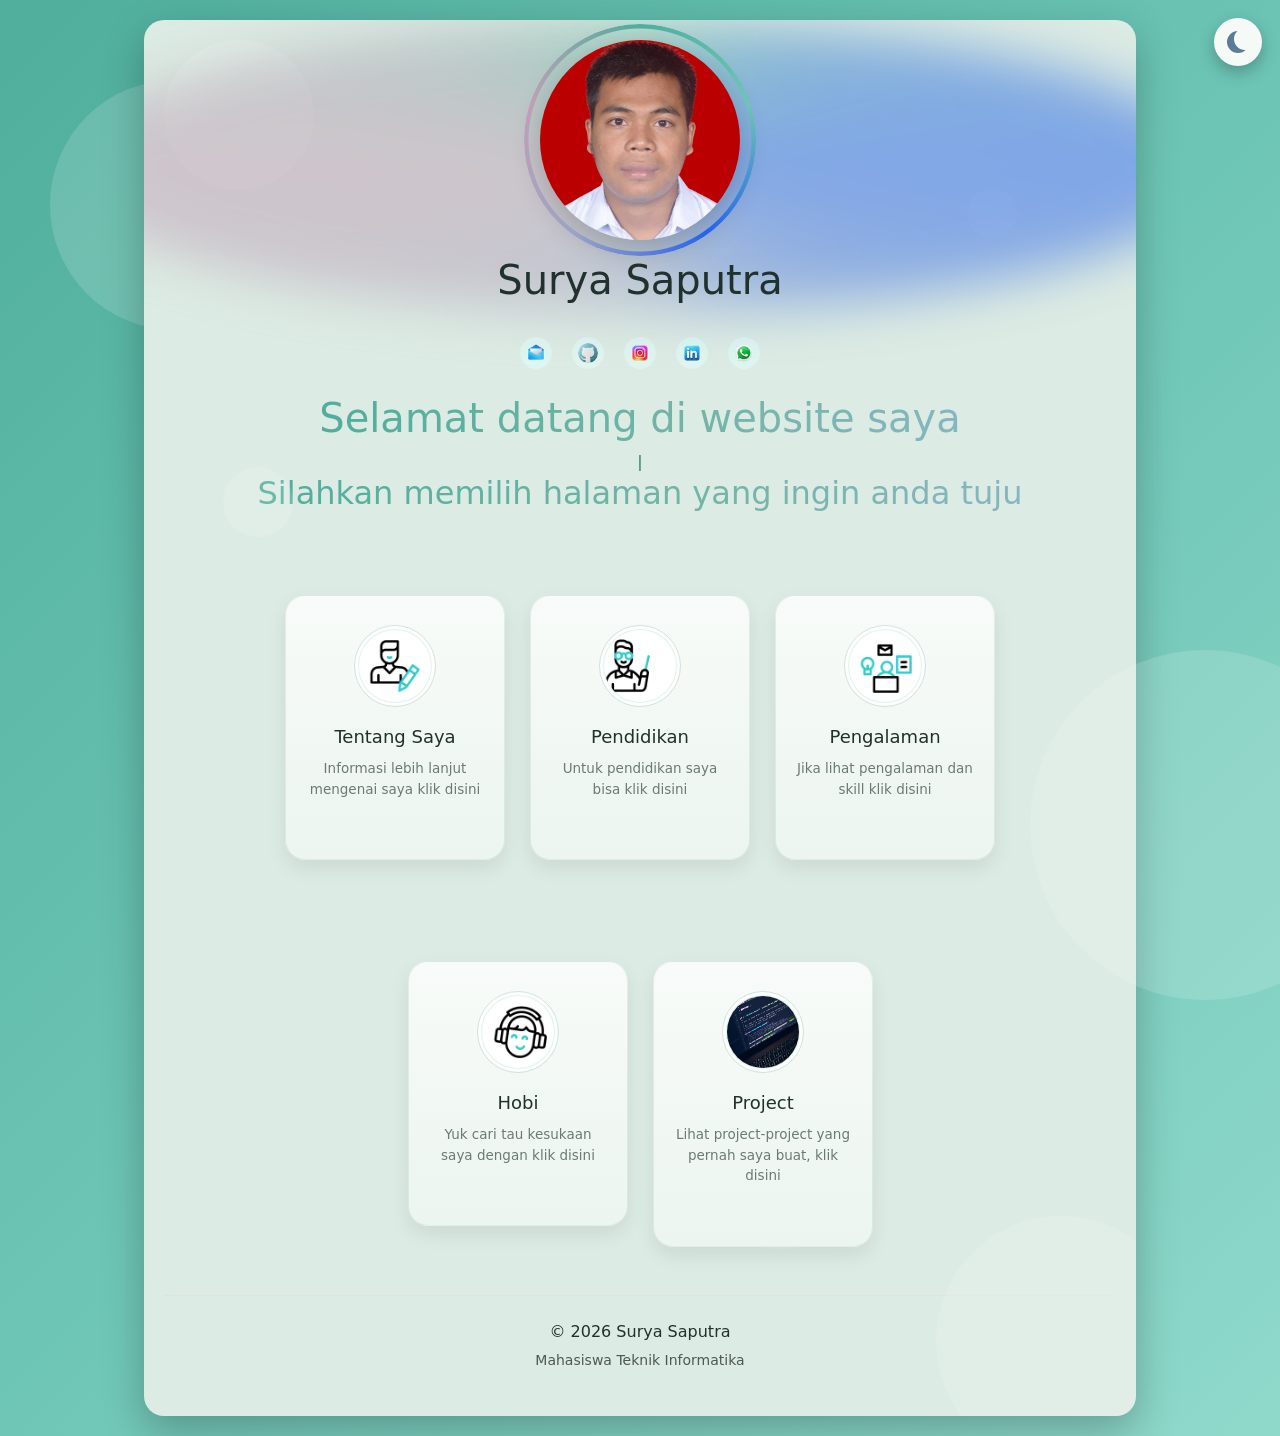
==== commit ca85ad2f: "new update" ====
--- a/index.html
+++ b/index.html
@@ -13,11 +13,25 @@
     <link rel="preconnect" href="https://fonts.googleapis.com"> <!-- font yang digunakan menggunakan font dari google -->
     <link href="https://cdn.jsdelivr.net/npm/bootstrap@5.3.8/dist/css/bootstrap.min.css" rel="stylesheet">
     <script src="https://cdn.jsdelivr.net/npm/bootstrap@5.3.8/dist/js/bootstrap.bundle.min.js"></script>
+    <script>
+        /*Baca tema yang disimpan (light/dark) lebih awal supaya
+        tidak berkedip saat halaman dimuat ulang*/
+        (function () {
+            try {
+                var t = localStorage.getItem('tema') ||
+                    (matchMedia('(prefers-color-scheme: dark)').matches ? 'dark' : 'light');
+                document.documentElement.setAttribute('data-theme', t);
+                document.documentElement.setAttribute('data-bs-theme', t);
+            } catch (e) { }
+        })();
+    </script>
     </head>
 
 <body class="Body">
     <div class="wrapper">
         <div class="bg-animation"> <!-- dipakai untuk animasi pada web, kalo di website saya menggunakan lingkaran yang bergerak-->
+            <span></span>
+            <span></span>
             <span></span>
             <span></span>
             <span></span>
--- a/style.css
+++ b/style.css
@@ -1,3 +1,62 @@
+/* =========================
+   Variabel Warna Tema (Light / Dark Mode)
+   Kelas [data-theme="dark"] dipasang oleh main.js lewat
+   tombol toggle, semua warna di bawah ikut berubah
+   ========================= */
+:root{
+    --bg-gradient: linear-gradient(135deg, #4fae9c 0%, #6dc5b5 50%, #8fd9cb 100%);
+    --bubble-overlay: rgba(255,255,255,0.15);
+    --wrapper-bg: #dcebe3;
+    --text: #21312d;
+    --content-box-bg: #cde3d8;
+    --card-bg: #f6faf7;
+    --menu-bg: linear-gradient(180deg, #f8fbf9 0%, #ecf5ef 100%);
+    --heading-flow: linear-gradient(90deg, #4fae9c, #74b5a8, #8fb6cd, #9da3c4, #c0a0b4, #4fae9c);
+    --nav-accent: #c8f5e9;
+    --muted: #6b7a76;
+    --table-bg: #f6faf8;
+    --table-row-alt: #f3faf8;
+    --table-row-hover: #dff5ef;
+    --table-cell-text: #374151;
+    --table-border: #eef2f4;
+    --primary: #2c7a6b;
+    --accent: #38b2a2;
+    --blue: #2563eb;
+    --blue-soft-bg: #dbeafe;
+    --blue-soft-text: #1e40af;
+    --timeline-line: #0d6efd;
+    --toggle-bg: #dff5ef;
+    --toggle-text: #1d6b5c;
+    --shadow: rgba(0,0,0,0.1);
+}
+
+[data-theme="dark"]{
+    --bg-gradient: linear-gradient(135deg, #0c1f1b 0%, #11302a 50%, #16473e 100%);
+    --bubble-overlay: rgba(255,255,255,0.05);
+    --wrapper-bg: #13202a;
+    --text: #e4efea;
+    --content-box-bg: #1a2f38;
+    --card-bg: #22343e;
+    --menu-bg: linear-gradient(180deg, #22343e 0%, #1c2e37 100%);
+    --heading-flow: linear-gradient(90deg, #7fe0cd, #9ecbe8, #b8a9e0, #7fe0cd);
+    --nav-accent: #a9f2e2;
+    --muted: #a4b5b0;
+    --table-bg: #22343e;
+    --table-row-alt: #1f313a;
+    --table-row-hover: #2c4a56;
+    --table-cell-text: #d8e6e1;
+    --table-border: #2c414c;
+    --primary: #38b2a2;
+    --accent: #4fd1c0;
+    --blue: #6ea2ff;
+    --blue-soft-bg: #27384f;
+    --blue-soft-text: #bcd3f7;
+    --timeline-line: #6ea2ff;
+    --toggle-bg: #2c4a56;
+    --toggle-text: #a9f2e2;
+    --shadow: rgba(0,0,0,0.45);
+}
+
 /* =========================
    Background Utama Halaman
    ========================= */
@@ -6,12 +65,7 @@
     display: flex;
     justify-content: center;
     align-items: center;
-    background: linear-gradient(
-        135deg,
-        #4fae9c 0%,
-        #6dc5b5 50%,
-        #8fd9cb 100%
-    );
+    background: var(--bg-gradient);
     padding: 20px;
 }
 /* Efek Lingkaran Dekoratif Background */
@@ -21,7 +75,7 @@
     width: 250px;
     height: 250px;
     border-radius: 50%;
-    background: rgba(255,255,255,0.15);
+    background: var(--bubble-overlay);
     top: 80px;
     left: 50px;
 }
@@ -32,7 +86,7 @@
     width: 350px;
     height: 350px;
     border-radius: 50%;
-    background: rgba(255,255,255,0.1);
+    background: var(--bubble-overlay);
     bottom: -100px;
     right: -100px;
 }
@@ -41,12 +95,7 @@
     display: flex;
     justify-content: center;
     align-items: center;
-    background: linear-gradient(
-        135deg,
-        #4fae9c 0%,
-        #6dc5b5 50%,
-        #8fd9cb 100%
-    );
+    background: var(--bg-gradient);
     padding: 20px;
 }
 
@@ -56,7 +105,7 @@
     width: 250px;
     height: 250px;
     border-radius: 50%;
-    background: rgba(255,255,255,0.15);
+    background: var(--bubble-overlay);
     top: 80px;
     left: 50px;
 }
@@ -67,7 +116,7 @@
     width: 350px;
     height: 350px;
     border-radius: 50%;
-    background: rgba(255,255,255,0.1);
+    background: var(--bubble-overlay);
     bottom: -100px;
     right: -100px;
 }
@@ -79,13 +128,15 @@
 .wrapper{
     position: relative;
     overflow: hidden;
-    background-color: #dcebe3;
+    background-color: var(--wrapper-bg);
+    color: var(--text);
     width: 80%;
     max-width: 1200px;
     margin: 0 auto;
     padding: 20px;
     border-radius: 20px;
-    box-shadow: 0 15px 40px rgba(0,0,0,0.15);
+    box-shadow: 0 15px 40px rgba(0,0,0,0.25);
+    transition: background-color .4s ease, color .4s ease;
 }
 /* bar navigasi */
 
@@ -94,14 +145,24 @@
     max-width:1200px;
     border-radius: 50px;
     margin:40px auto 60px;
-    background: linear-gradient(120deg, #2c7a6b, #38b2a2, #2563eb);
+    background: linear-gradient(120deg,
+        rgba(44, 122, 107, .78), rgba(56, 178, 162, .72), rgba(37, 99, 235, .78));
     background-size: 200% 100%;
     animation: navbar-shift 8s ease-in-out infinite alternate;
     padding: 15px 30px;
     font-weight: bold;
     font-size:25px; 
-    box-shadow:0 7px 12px rgba(0,0,0,.08);
-    transition: box-shadow .3s ease;
+    box-shadow:0 7px 12px rgba(0,0,0,.08), inset 0 1px 0 rgba(255,255,255,.35);
+    /* efek kaca: warna dibuat transparan supaya blur di bawahnya terlihat */
+    backdrop-filter: blur(8px) saturate(150%);
+    -webkit-backdrop-filter: blur(8px) saturate(150%);
+    border: 1px solid rgba(255,255,255,.28);
+    transition: box-shadow .3s ease, transform .3s ease;
+}
+
+.navbar:hover{
+    box-shadow:0 10px 24px rgba(0,0,0,.18);
+    transform: translateY(-2px);
 }
 
 /* gradient navbar bergerak pelan */
@@ -112,10 +173,6 @@
     to{
         background-position: 100% 0;
     }
-}
-
-.navbar:hover{
-    box-shadow:0 10px 24px rgba(0,0,0,.18);
 }
 
 .navbar a{
@@ -136,13 +193,13 @@
     bottom: -2px;
     width: 0;
     height: 3px;
-    background: #c8f5e9;
+    background: var(--nav-accent);
     border-radius: 3px;
     transition: width .3s ease, left .3s ease;
 }
 
 .navbar a:hover{
-    color: #c8f5e9;
+    color: var(--nav-accent);
     transform: translateY(-2px);
 }
 
@@ -196,7 +253,7 @@
 
 /* link halaman yang sedang aktif */
 .navbar a.nav-active{
-    color: #c8f5e9;
+    color: var(--nav-accent);
     text-decoration: none;
 }
 
@@ -210,7 +267,7 @@
 .bg-animation span{
     position: absolute;
     border-radius: 50%;
-    background: rgba(93, 184, 165, 0.15);
+    background: var(--bubble-overlay);
     animation: float 8s ease-in-out infinite;
 }
 
@@ -237,6 +294,30 @@
     animation-delay: 4s;
 }
 
+.bg-animation span:nth-child(4){
+    width: 70px;
+    height: 70px;
+    top: 32%;
+    left: 8%;
+    animation-delay: 1s;
+}
+
+.bg-animation span:nth-child(5){
+    width: 180px;
+    height: 180px;
+    bottom: 12%;
+    left: 55%;
+    animation-delay: 3s;
+}
+
+.bg-animation span:nth-child(6){
+    width: 50px;
+    height: 50px;
+    top: 12%;
+    right: 12%;
+    animation-delay: 5s;
+}
+
 @keyframes float{
     0%,100%{
         transform: translateY(0);
@@ -245,11 +326,103 @@
         transform: translateY(-25px);
     }
 }
+
+/* gerakan drift miring untuk beberapa gelembung supaya tidak monoton */
+@keyframes drift{
+    0%,100%{
+        transform: translate(0, 0) scale(1);
+    }
+    50%{
+        transform: translate(26px, -18px) scale(1.08);
+    }
+}
+
+.bg-animation span:nth-child(2),
+.bg-animation span:nth-child(4),
+.bg-animation span:nth-child(5){
+    animation-name: drift;
+}
+
+.bg-animation span:nth-child(4){
+    animation-duration: 11s;
+}
+
+.bg-animation span:nth-child(5){
+    animation-duration: 13s;
+}
+
 .bg-animation{
     position: absolute;
     inset: 0;
     z-index: 0;
     pointer-events: none;
+}
+
+/* =========================
+   Cincin Gradient Foto Profil (dibuat oleh main.js)
+   ========================= */
+.wrapper > .container{
+    position: relative;
+    z-index: 1;
+}
+
+.wrapper > .container::before{
+    content: '';
+    position: absolute;
+    inset: -16px -100px 0;
+    border-radius: 50%;
+    background: conic-gradient(from 0deg,
+        #4fae9c, #2563eb, #9da3c4, #c0a0b4, #4fae9c);
+    filter: blur(26px);
+    opacity: .5;
+    z-index: -1;
+    animation: glow-spin 9s linear infinite;
+    pointer-events: none;
+}
+
+@keyframes glow-spin{
+    to{
+        transform: rotate(360deg);
+    }
+}
+
+/* cincin berputar mengelilingi foto: foto 200px di puncak container,
+   cincin 232px harus menonjol rata di semua sisi => top (200-232)/2 = -16px */
+.avatar-ring{
+    position: absolute;
+    top: -16px;
+    left: 50%;
+    width: 232px;
+    height: 232px;
+    margin-left: -116px;
+    border-radius: 50%;
+    background: conic-gradient(from 0deg,
+        #4fae9c, #6dc5b5, #2563eb, #9da3c4, #c0a0b4, #4fae9c);
+    -webkit-mask: radial-gradient(farthest-side,
+        transparent calc(100% - 5px), #000 calc(100% - 4px));
+    mask: radial-gradient(farthest-side,
+        transparent calc(100% - 5px), #000 calc(100% - 4px));
+    animation: spin-ring 6s linear infinite;
+    pointer-events: none;
+    z-index: 2;
+}
+
+@keyframes spin-ring{
+    to{
+        transform: rotate(360deg);
+    }
+}
+
+/* foto profil angkat pelan saat hover */
+.wrapper > .container img{
+    transition: transform .5s cubic-bezier(.22,.68,.34,1.1),
+                box-shadow .5s ease;
+    box-shadow: 0 10px 30px rgba(0,0,0,.2);
+}
+
+.wrapper > .container:hover img{
+    transform: translateY(-6px) scale(1.03);
+    box-shadow: 0 22px 45px rgba(37, 99, 235, .35);
 }
 
 /* =========================
@@ -279,7 +452,7 @@
     width: 32px;
     height: 32px;
     padding: 6px;
-    background: #dff5ef;
+    background: var(--toggle-bg);
     border-radius: 50%;
     transition: 0.3s;
 }
@@ -308,13 +481,12 @@
 /* judul sambutan: warna gradient mengalir berulang terus (tone pastel lembut) */
 .content h1,
 .content h2{
-    background: linear-gradient(90deg,
-        #4fae9c, #74b5a8, #8fb6cd, #9da3c4, #c0a0b4, #4fae9c);
+    background: var(--heading-flow);
     background-size: 300% 100%;
     -webkit-background-clip: text;
     background-clip: text;
     -webkit-text-fill-color: transparent;
-    color: #4fae9c; /* cadangan kalau tidak mendukung background-clip */
+    color: var(--primary); /* cadangan kalau tidak mendukung background-clip */
     animation: heading-flow 5s linear infinite;
 }
 
@@ -335,7 +507,7 @@
     overflow: hidden;
     margin-top: 75px;
     width: 220px;
-    background: linear-gradient(180deg, #f8fbf9 0%, #ecf5ef 100%);
+    background: var(--menu-bg);
     border: 1px solid rgba(44, 122, 107, .10);
     border-radius: 20px;
     padding: 30px 20px 22px;
@@ -411,16 +583,16 @@
 
 /* judul jadi gradient text saat hover */
 .menu:hover h3{
-    background: linear-gradient(90deg, #2c7a6b, #2563eb);
+    background: linear-gradient(90deg, var(--primary), var(--blue));
     -webkit-background-clip: text;
     background-clip: text;
     -webkit-text-fill-color: transparent;
-    color: #2c7a6b;
+    color: var(--primary);
 }
 
 .menu p{
     font-size: 13.5px;
-    color: #6b7a76;
+    color: var(--muted);
     line-height: 1.55;
     margin-bottom: 14px;
 }
@@ -432,7 +604,7 @@
     gap: 6px;
     font-size: 13px;
     font-weight: 700;
-    color: #2c7a6b;
+    color: var(--primary);
     opacity: 0;
     transform: translateY(8px);
     transition: opacity .3s ease .05s, transform .3s ease .05s;
@@ -455,7 +627,7 @@
     width: 80px;
     height: 80px;
     margin: 0 auto 20px;
-    background: radial-gradient(circle at 30% 30%, #eafbf5, #cdeee2);
+    background: var(--toggle-bg);
     border: 3px solid white;
     outline: 1px solid rgba(44, 122, 107, .18);
     border-radius: 50%;
@@ -498,7 +670,7 @@
     width:100%;
     border-collapse:separate;
     border-spacing:0;
-    background:#f6faf8;
+    background:var(--table-bg);
     border-radius:16px;
     overflow:hidden;
     box-shadow:0 6px 18px rgba(0,0,0,.08);
@@ -520,10 +692,10 @@
 }
 
 .skill-table td{
-    border-bottom:1px solid #eef2f4;
+    border-bottom:1px solid var(--table-border);
     padding:12px;
     text-align:center;
-    color:#374151;
+    color:var(--table-cell-text);
     position:relative;
     transition: background .25s ease, color .25s ease, padding-left .25s ease;
 }
@@ -534,12 +706,12 @@
 
 /* baris bergantian + efek geser saat hover */
 .skill-table tbody tr:nth-child(even) td{
-    background:#f3faf8;
+    background:var(--table-row-alt);
 }
 
 .skill-table tbody tr:hover td{
-    background:#dff5ef;
-    color:#1d6b5c;
+    background:var(--table-row-hover);
+    color:var(--primary);
     font-weight:600;
 }
 
@@ -565,7 +737,7 @@
     width:100%;
     border-collapse:separate;
     border-spacing:0;
-    background:#f6f8fb;
+    background:var(--table-bg);
     border-radius:16px;
     overflow:hidden;
     box-shadow:0 6px 18px rgba(0,0,0,.08);
@@ -578,7 +750,7 @@
 }
 
 .experience-table th{
-    background: linear-gradient(120deg, #2563eb, #4fae9c);
+    background: linear-gradient(120deg, var(--blue), #4fae9c);
     color:white;
     padding:16px;
     text-align:center;
@@ -587,10 +759,10 @@
 }
 
 .experience-table td{
-    border-bottom:1px solid #eef2f4;
+    border-bottom:1px solid var(--table-border);
     padding:12px;
     text-align:center;
-    color:#374151;
+    color:var(--table-cell-text);
     transition: background .25s ease, color .25s ease;
 }
 
@@ -600,24 +772,24 @@
 
 /* baris jabatan (yang ada <strong>) ditonjolkan */
 .experience-table td strong{
-    color:#2563eb;
+    color:var(--blue);
 }
 
 .experience-table tbody tr:nth-child(even) td{
-    background:#f5f8fd;
+    background:var(--table-row-alt);
 }
 
 /* baris tahun diberi gaya seperti badge kecil */
 .experience-table tbody tr:nth-child(2) td{
-    background:#e8f0fe;
-    color:#2563eb;
+    background:var(--blue-soft-bg);
+    color:var(--blue);
     font-weight:600;
     font-size:14px;
 }
 
 .experience-table tbody tr:hover td{
-    background:#dbeafe;
-    color:#1e40af;
+    background:var(--blue-soft-bg);
+    color:var(--blue-soft-text);
 }
 
 @media(max-width:768px){
@@ -628,16 +800,20 @@
 
 }
 .content-box{
-    background:#cde3d8;
+    background:var(--content-box-bg);
     margin-top:40px;
     padding:40px;
     border-radius:25px;
-    box-shadow:0 5px 15px rgba(0,0,0,0.1);
-}
-
-/* kartu bootstrap (about, hobi, pengalaman) jangan putih murni */
-.wrapper .card{
-    background-color: #f6faf7;
+    box-shadow:0 5px 15px var(--shadow);
+    transition: background-color .4s ease;
+}
+
+/* kartu bootstrap (about, hobi, pengalaman) ikut warna tema */
+.wrapper .card,
+.wrapper .card-header{
+    background-color: var(--card-bg);
+    color: var(--text);
+    border-color: var(--table-border);
 }
 
 .hobby-card{
@@ -664,7 +840,7 @@
 }
 
 .hobby-card p{
-    color:#555;
+    color:var(--muted);
     line-height:1.6;
 }
 
@@ -684,7 +860,7 @@
     overflow: hidden;
     display:flex;
     align-items:stretch;
-    background: #f7fbf8;
+    background: var(--card-bg);
     border-radius: 20px;
     box-shadow: 0 8px 20px rgba(0,0,0,.08);
     transition: transform .35s ease, box-shadow .35s ease;
@@ -747,11 +923,11 @@
 }
 
 .project-card:hover h3{
-    color: #2c7a6b;
+    color: var(--primary);
 }
 
 .project-short{
-    color: #555;
+    color: var(--muted);
     line-height: 1.6;
     font-size: 15px;
     margin-bottom: 14px;
@@ -763,8 +939,8 @@
     align-items: center;
     gap: 8px;
     border: none;
-    background: #dff5ef;
-    color: #1d6b5c;
+    background: var(--toggle-bg);
+    color: var(--toggle-text);
     font-weight: 600;
     font-size: 14px;
     padding: 10px 22px;
@@ -786,7 +962,7 @@
 
 .project-toggle:hover,
 .project-toggle[aria-expanded="true"]{
-    background: #2c7a6b;
+    background: var(--primary);
     color: white;
     box-shadow: 0 8px 16px rgba(44, 122, 107, .3);
 }
@@ -795,19 +971,19 @@
 .project-detail{
     margin-top: 16px;
     padding-top: 16px;
-    border-top: 2px dashed #d1e7e0;
+    border-top: 2px dashed var(--table-border);
     animation: detail-fade .45s ease;
 }
 
 .project-detail h5{
     font-weight: bold;
-    color: #2c7a6b;
+    color: var(--primary);
     font-size: 15px;
     margin-bottom: 8px;
 }
 
 .project-detail p{
-    color: #555;
+    color: var(--muted);
     line-height: 1.65;
     font-size: 14.5px;
     margin-bottom: 12px;
@@ -831,8 +1007,8 @@
 }
 
 .project-tags span{
-    background: #eef4ff;
-    color: #2563eb;
+    background: var(--blue-soft-bg);
+    color: var(--blue);
     font-size: 12px;
     font-weight: 600;
     padding: 5px 12px;
@@ -841,6 +1017,7 @@
 }
 
 .project-card:hover .project-tags span{
+    /* warna tetap gelap supaya teks putih tetap terbaca di kedua tema */
     background: #2563eb;
     color: white;
 }
@@ -884,7 +1061,7 @@
     top: 0;
     width: 4px;
     height: 100%;
-    background: #0d6efd;
+    background: var(--timeline-line);
     border-radius: 20px;
 }
 
@@ -900,7 +1077,7 @@
     top: 0;
     width: 45px;
     height: 45px;
-    background: white;
+    background: var(--card-bg);
     border-radius: 50%;
     font-size: 20px;
     display: flex;
@@ -917,7 +1094,7 @@
 }
 
 .timeline-card{
-    background: #f8fbf8;
+    background: var(--card-bg);
     padding: 25px;
     border-radius: 18px;
     box-shadow: 0 3px 10px rgba(0,0,0,.1);
@@ -934,7 +1111,7 @@
 }
 
 .timeline-card p{
-    color: #555;
+    color: var(--muted);
     margin-bottom: 0;
 }
 
@@ -984,7 +1161,7 @@
 /* kursor berkedip untuk efek ketik di halaman awal */
 .type-cursor{
     display: inline-block;
-    color: #4fae9c;
+    color: var(--primary);
     font-weight: 300;
     animation: blink-cursor .8s steps(1) infinite;
 }
@@ -1005,6 +1182,17 @@
     50%{
         opacity: 0;
     }
+}
+
+/* judul halaman masuk dengan efek naik lembut (dipakai main.js) */
+.js-anim .heading-pending{
+    opacity: 0;
+    transform: translateY(24px);
+}
+
+.js-anim .heading-revealed{
+    opacity: 1;
+    animation: reveal-in .7s ease backwards;
 }
 
 /* tombol kembali ke atas */
@@ -1016,7 +1204,7 @@
     height: 46px;
     border: none;
     border-radius: 50%;
-    background: #2c7a6b;
+    background: var(--primary);
     color: white;
     font-size: 20px;
     cursor: pointer;
@@ -1035,7 +1223,7 @@
 }
 
 .scroll-top-btn:hover{
-    background: #2563eb;
+    background: var(--blue);
 }
 
 /* matikan animasi bagi pengguna yang prefers reduced motion */
@@ -1051,10 +1239,21 @@
         opacity: 1;
         transform: none;
     }
+    .js-anim .heading-pending{
+        opacity: 1;
+        transform: none;
+    }
     .bg-animation span{
         animation: none;
     }
     .navbar{
+        animation: none;
+    }
+    .avatar-ring,
+    .wrapper > .container::before{
+        animation: none;
+    }
+    [data-theme="dark"] .theme-btn{
         animation: none;
     }
     .content h1,
@@ -1062,7 +1261,7 @@
         animation: none;
         background: none;
         -webkit-text-fill-color: initial;
-        color: #4fae9c;
+        color: var(--primary);
     }
 }
 
@@ -1183,6 +1382,15 @@
         height: 140px !important;
     }
 
+    /* cincin foto dikecilkan mengikuti foto 140px:
+       top = (140-172)/2 = -16px supaya tetap rata mengelilingi foto */
+    .avatar-ring{
+        top: -16px;
+        width: 172px;
+        height: 172px;
+        margin-left: -86px;
+    }
+
     .sosmed{
         gap: 12px;
     }
@@ -1200,3 +1408,143 @@
         font-size: 16px;
     }
 }
+
+/* =========================
+   Dark Mode (data-theme="dark")
+   Penyesuaian detail yang tidak enough cuma lewat variabel
+   ========================= */
+[data-theme="dark"] body::before,
+[data-theme="dark"] .Body::before,
+[data-theme="dark"] .Body-page::before{
+    background: rgba(127, 224, 205, .07);
+}
+
+[data-theme="dark"] body::after,
+[data-theme="dark"] .Body::after,
+[data-theme="dark"] .Body-page::after{
+    background: rgba(127, 224, 205, .05);
+}
+
+/* efek kilat pada kartu menu dilemahkan supaya tidak menyilaukan */
+[data-theme="dark"] .menu::after{
+    background: linear-gradient(105deg, transparent, rgba(255,255,255,.18), transparent);
+}
+
+[data-theme="dark"] .menu,
+[data-theme="dark"] .skill-table,
+[data-theme="dark"] .experience-table,
+[data-theme="dark"] .project-card{
+    box-shadow: 0 8px 22px rgba(0,0,0,.45);
+}
+
+[data-theme="dark"] .skill-table th{
+    background: linear-gradient(120deg, #1d5a4e, #2c8a7a);
+}
+
+[data-theme="dark"] .experience-table th{
+    background: linear-gradient(120deg, #1d4ed8, #2c8a7a);
+}
+
+/* ikon sosmed dan lingkari dalam wrapper sedikit diredupkan */
+[data-theme="dark"] .sosmed img{
+    filter: brightness(.85) saturate(.85);
+}
+
+[data-theme="dark"] .bg-animation span{
+    background: rgba(127, 224, 205, .06);
+}
+
+[data-theme="dark"] .icon{
+    border-color: #344954;
+}
+
+[data-theme="dark"] .timeline-icon{
+    box-shadow: 0 3px 10px rgba(0,0,0,.5);
+}
+
+/* =========================
+   Tombol Toggle Light / Dark
+   Dibuat otomatis oleh main.js, tampil di semua halaman
+   ========================= */
+.theme-btn{
+    position: fixed;
+    top: 18px;
+    right: 18px;
+    z-index: 1000;
+    width: 48px;
+    height: 48px;
+    border: none;
+    border-radius: 50%;
+    background: var(--card-bg);
+    box-shadow: 0 6px 16px rgba(0,0,0,.25);
+    cursor: pointer;
+    display: flex;
+    align-items: center;
+    justify-content: center;
+    transition: background .3s ease, transform .3s ease;
+}
+
+.theme-btn:hover{
+    transform: scale(1.1) rotate(15deg);
+}
+
+/* tombol berputar pop saat tema baru dipasang */
+[data-theme="dark"] .theme-btn{
+    animation: btn-pop .55s ease;
+}
+
+@keyframes btn-pop{
+    0%{
+        transform: rotate(0deg) scale(1);
+    }
+    45%{
+        transform: rotate(190deg) scale(.82);
+    }
+    100%{
+        transform: rotate(360deg) scale(1);
+    }
+}
+
+.theme-icon{
+    width: 22px;
+    height: 22px;
+    display: block;
+}
+
+/* matahari (dipakai saat mode gelap) */
+.icon-sun{
+    border: 2.5px solid #ffd166;
+    border-radius: 50%;
+    background: #ffd166;
+    box-shadow: 0 0 10px rgba(255, 209, 102, .6);
+}
+
+/* bulan sabit (dipakai saat mode terang) */
+.icon-moon{
+    border-radius: 50%;
+    box-shadow: inset 7px -3px 0 0 #5b7c99;
+}
+
+/* transisi halus saat warna tema berubah (dipasang oleh main.js) */
+body.theme-fade,
+body.theme-fade .wrapper,
+body.theme-fade .content-box,
+body.theme-fade .card,
+body.theme-fade .menu,
+body.theme-fade .project-card,
+body.theme-fade .skill-table,
+body.theme-fade .experience-table,
+body.theme-fade td,
+body.theme-fade th{
+    transition: background-color .45s ease, color .45s ease,
+                border-color .45s ease, box-shadow .45s ease;
+}
+
+@media (max-width: 991.98px){
+    .theme-btn{
+        top: 10px;
+        right: 10px;
+        width: 42px;
+        height: 42px;
+    }
+}
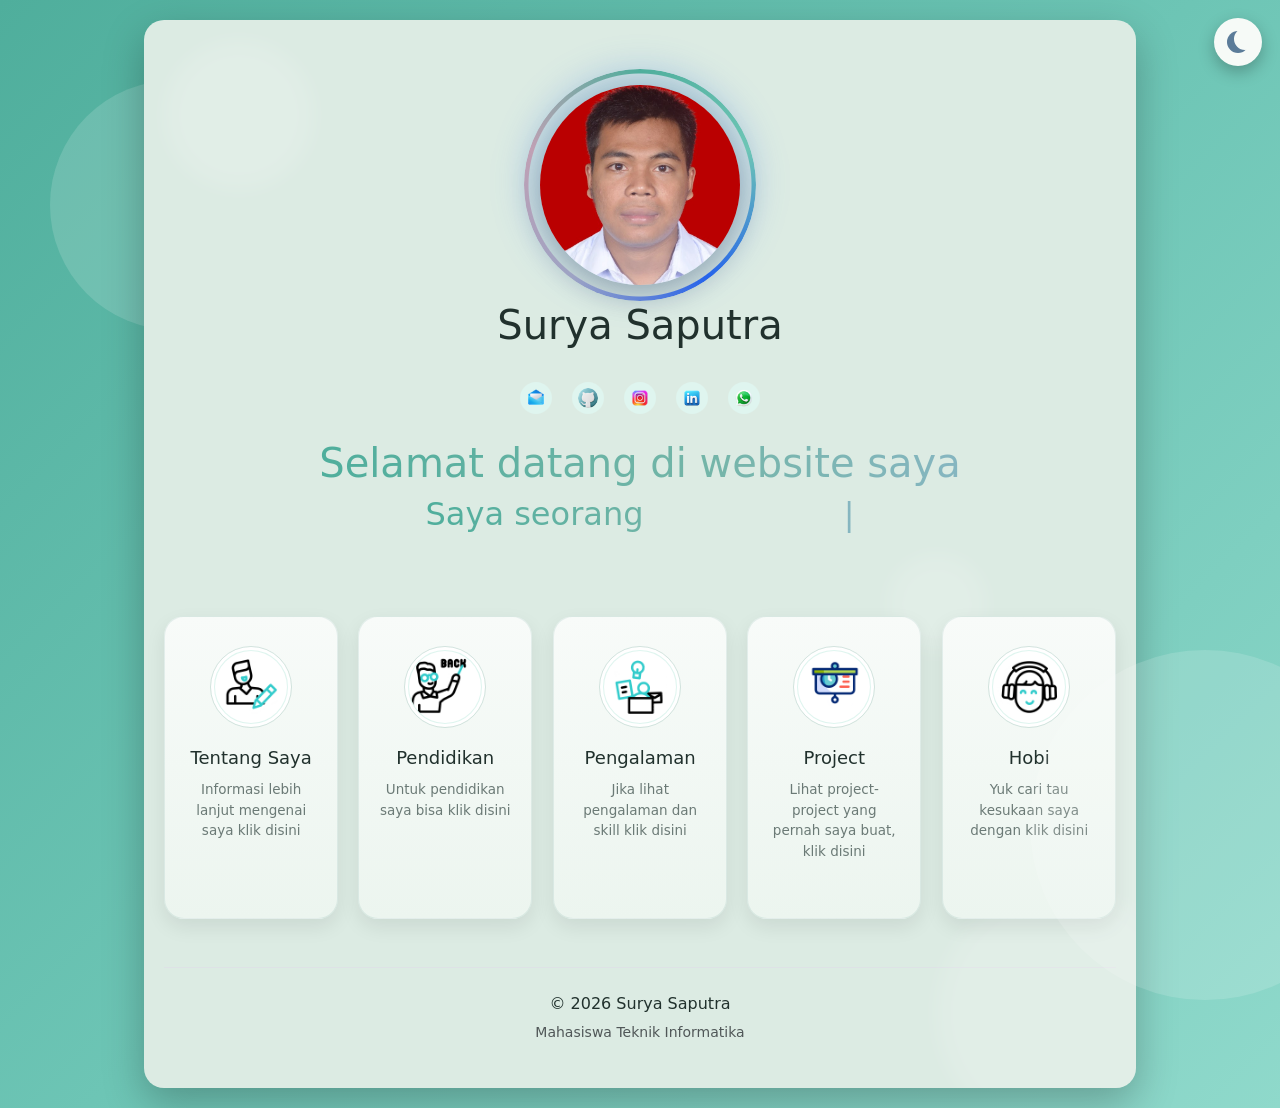
==== commit 2d40399b: "final submit" ====
--- a/index.html
+++ b/index.html
@@ -1,12 +1,13 @@
 <!DOCTYPE html>
-<html lang="en">
+<html lang="id">
 
 
 <head>
 
     <meta charset="UTF-8">
     <meta name="viewport" content="width=device-width, initial-scale=1.0">
-    <title>SuryaSaputra</title> <!-- dipakai untuk nama web yang biasa muncul di tab bar browser -->
+    <title>Surya Saputra — IT Operational &amp; System Administrator</title> <!-- dipakai untuk nama web yang biasa muncul di tab bar browser -->
+    <meta name="description" content="Portofolio Surya Saputra — IT Operational & System Administrator di PT EDI Indonesia, mahasiswa Teknik Informatika Universitas Siber Asia.">
     <link rel="icon" type="image/gif" href="asset/favicon/favicon.gif">
 
     <link rel="stylesheet" href="style.css">
@@ -56,7 +57,8 @@
 
         <div class="content d-flex flex-column justify-content-center align-items-center text-center">
              <h1>Selamat datang di website saya</h1>
-             <h2>Silahkan memilih halaman yang ingin anda tuju</h2>
+             <!-- teks di bawah statis, hanya peran setelah "Saya seorang" yang dianimasikan ketik-hapus oleh main.js -->
+             <h2>Saya seorang <span class="role-text" id="role-text">IT Operation</span><span class="type-cursor">|</span></h2>
         </div>
 <!-- menu pada halaman awal yang menggunakan image link-->
         <div class="menu-container">
@@ -91,6 +93,16 @@
                      <span class="menu-cta">Buka <span class="cta-arrow">&rarr;</span></span>
                 </div>
             </a>
+            <a href="Project.html" class="menu-link">
+                <div class="menu">
+                     <div class="icon">
+                        <img src="asset/content-images/project.gif" alt="Project">
+                    </div>
+                    <h3>Project</h3>
+                     <p>Lihat project-project yang pernah saya buat, klik disini</p>
+                     <span class="menu-cta">Buka <span class="cta-arrow">&rarr;</span></span>
+                </div>
+            </a>
             <a href="hobi.html" class="menu-link">
                 <div class="menu">
                      <div class="icon">
@@ -101,16 +113,7 @@
                      <span class="menu-cta">Buka <span class="cta-arrow">&rarr;</span></span>
                 </div>
             </a>
-            <a href="Project.html" class="menu-link">
-                <div class="menu">
-                     <div class="icon">
-                        <img src="asset/content-images/teknologi.jpg" alt="Project">
-                    </div>
-                    <h3>Project</h3>
-                     <p>Lihat project-project yang pernah saya buat, klik disini</p>
-                     <span class="menu-cta">Buka <span class="cta-arrow">&rarr;</span></span>
-                </div>
-            </a>
+
         </div>
 <!-- saya gunakan untuk konten merupakan milik saya sendiri -->
         <footer class="text-center py-4 mt-5 border-top">
--- a/style.css
+++ b/style.css
@@ -127,7 +127,9 @@
 
 .wrapper{
     position: relative;
-    overflow: hidden;
+    /* visible (bukan hidden) supaya .navbar bisa sticky;
+       potongan gelembung background dialihkan ke .bg-animation */
+    overflow: visible;
     background-color: var(--wrapper-bg);
     color: var(--text);
     width: 80%;
@@ -140,7 +142,13 @@
 }
 /* bar navigasi */
 
-.navbar {
+/* selector nav.navbar supaya menang melawan .navbar milik Bootstrap
+   (bootstrap.css dimuat setelah style.css di <head>) */
+nav.navbar {
+    /* lock: navbar ikut melayang di atas saat halaman discroll */
+    position: sticky;
+    top: 12px;
+    z-index: 999;
     width:95%;
     max-width:1200px;
     border-radius: 50px;
@@ -151,7 +159,7 @@
     animation: navbar-shift 8s ease-in-out infinite alternate;
     padding: 15px 30px;
     font-weight: bold;
-    font-size:25px; 
+    font-size:18px; 
     box-shadow:0 7px 12px rgba(0,0,0,.08), inset 0 1px 0 rgba(255,255,255,.35);
     /* efek kaca: warna dibuat transparan supaya blur di bawahnya terlihat */
     backdrop-filter: blur(8px) saturate(150%);
@@ -180,8 +188,9 @@
     text-decoration: none;
     color: white;
     font-weight: bold;
-    margin: 0 15px;
+    margin: 0 12px;
     padding: 4px 2px;
+    white-space: nowrap;
     transition: color .25s ease, transform .25s ease;
 }
 
@@ -213,8 +222,9 @@
     display: flex;
     align-items: center;
     gap: 1rem;
-    flex-wrap: wrap;
+    flex-wrap: nowrap;   /* desktop: semua link rata satu baris */
     justify-content: center;
+    min-width: 0;        /* boleh menyusut supaya tidak meluber dari pill */
 }
 
 /* tombol hamburger, hanya tampil di layar kecil */
@@ -268,6 +278,8 @@
     position: absolute;
     border-radius: 50%;
     background: var(--bubble-overlay);
+    /* blur supaya tepi lembut seperti bokeh, bukan koin tegas */
+    filter: blur(10px);
     animation: float 8s ease-in-out infinite;
 }
 
@@ -294,30 +306,6 @@
     animation-delay: 4s;
 }
 
-.bg-animation span:nth-child(4){
-    width: 70px;
-    height: 70px;
-    top: 32%;
-    left: 8%;
-    animation-delay: 1s;
-}
-
-.bg-animation span:nth-child(5){
-    width: 180px;
-    height: 180px;
-    bottom: 12%;
-    left: 55%;
-    animation-delay: 3s;
-}
-
-.bg-animation span:nth-child(6){
-    width: 50px;
-    height: 50px;
-    top: 12%;
-    right: 12%;
-    animation-delay: 5s;
-}
-
 @keyframes float{
     0%,100%{
         transform: translateY(0);
@@ -327,7 +315,7 @@
     }
 }
 
-/* gerakan drift miring untuk beberapa gelembung supaya tidak monoton */
+/* gerakan drift miring untuk satu gelembung supaya tidak monoton */
 @keyframes drift{
     0%,100%{
         transform: translate(0, 0) scale(1);
@@ -337,18 +325,9 @@
     }
 }
 
-.bg-animation span:nth-child(2),
-.bg-animation span:nth-child(4),
-.bg-animation span:nth-child(5){
+.bg-animation span:nth-child(2){
     animation-name: drift;
-}
-
-.bg-animation span:nth-child(4){
     animation-duration: 11s;
-}
-
-.bg-animation span:nth-child(5){
-    animation-duration: 13s;
 }
 
 .bg-animation{
@@ -356,6 +335,10 @@
     inset: 0;
     z-index: 0;
     pointer-events: none;
+    /* bulatkan + clip di sini menggantikan overflow:hidden wrapper
+       supaya gelembung tetap terpotong rapi di sudut kartu */
+    border-radius: inherit;
+    overflow: hidden;
 }
 
 /* =========================
@@ -364,26 +347,27 @@
 .wrapper > .container{
     position: relative;
     z-index: 1;
+    /* beri ruang dari tepi atas wrapper supaya foto tidak mepet */
+    margin-top: 45px;
 }
 
 .wrapper > .container::before{
     content: '';
     position: absolute;
-    inset: -16px -100px 0;
+    top: -18px;
+    left: 50%;
+    width: 240px;
+    height: 240px;
+    margin-left: -120px;
     border-radius: 50%;
-    background: conic-gradient(from 0deg,
-        #4fae9c, #2563eb, #9da3c4, #c0a0b4, #4fae9c);
-    filter: blur(26px);
-    opacity: .5;
+    /* halo simetris lembut di belakang foto (radial, bukan conic) */
+    background: radial-gradient(circle at 50% 45%,
+        rgba(79, 174, 156, .5),
+        rgba(37, 99, 235, .2) 60%,
+        transparent 72%);
+    filter: blur(16px);
     z-index: -1;
-    animation: glow-spin 9s linear infinite;
     pointer-events: none;
-}
-
-@keyframes glow-spin{
-    to{
-        transform: rotate(360deg);
-    }
 }
 
 /* cincin berputar mengelilingi foto: foto 200px di puncak container,
@@ -464,15 +448,16 @@
 }
 
 .menu-container{
-    display: flex;
+    display: grid;
+    grid-template-columns:repeat(5, 1fr); /* 5 kotak sejajar satu baris */
     justify-content: center;
-    gap: 25px;
-    flex-wrap: wrap;
+    gap: 20px;
 }
 
 .menu-link{
     text-decoration: none;
     color: inherit;
+    display: flex;        /* kartu anak bisa meregang setinggi baris grid */
 }
 .content {
     margin-top: 25px;
@@ -494,6 +479,13 @@
     animation-duration: 7s; /* sedikit lebih lambat supaya tidak seragam */
 }
 
+/* peran yang diketik-hapus: lebar minimum supaya h2 tidak bergoyang */
+.role-text{
+    display: inline-block;
+    min-width: 190px;
+    text-align: left;
+}
+
 @keyframes heading-flow{
     from{
         background-position: 0% 50%;
@@ -506,7 +498,11 @@
     position: relative;
     overflow: hidden;
     margin-top: 75px;
-    width: 220px;
+    width: 100%;          /* mengisi kolom grid agar 5 kartu muat satu baris */
+    height: calc(100% - 75px); /* semua kartu tingginya sama persis */
+    box-sizing: border-box;
+    display: flex;
+    flex-direction: column;
     background: var(--menu-bg);
     border: 1px solid rgba(44, 122, 107, .10);
     border-radius: 20px;
@@ -595,6 +591,7 @@
     color: var(--muted);
     line-height: 1.55;
     margin-bottom: 14px;
+    flex: 1;              /* mendorong tombol "Buka" ke bawah supaya sejajar */
 }
 
 /* tombol "Buka" muncul saat hover */
@@ -651,10 +648,170 @@
 }
 
 .tentang-list {
-        display:grid;
+    display:grid;
     grid-template-columns:repeat(2,1fr);
-    gap:10px 30px;
-    padding-left:25px;
+    gap:8px 20px;
+    padding-left:0;
+    list-style:none;
+}
+
+/* baris daftar kesukaan: centang teal + latar lembut, hover tipis saja */
+.tentang-list li{
+    display:flex;
+    align-items:flex-start;
+    gap:10px;
+    padding:9px 14px;
+    background:var(--table-row-alt);
+    border-radius:10px;
+    font-weight:500;
+    transition:background .25s ease, color .25s ease, transform .25s ease;
+}
+
+.tentang-list li::before{
+    content:'\2713'; /* centang */
+    flex:none;
+    width:20px;
+    height:20px;
+    margin-top:1px;
+    border-radius:50%;
+    background:linear-gradient(120deg, #2c7a6b, #38b2a2);
+    color:white;
+    font-size:12px;
+    font-weight:700;
+    display:flex;
+    align-items:center;
+    justify-content:center;
+}
+
+.tentang-list li:hover{
+    background:var(--table-row-hover);
+    color:var(--primary);
+    transform:translateX(3px);
+}
+
+/* =========================
+   Tabel Informasi Pribadi (halaman about)
+   Gaya "chip": tiap baris jadi pil terpisah dengan label
+   gradient di kiri dan nilai di kanan
+   ========================= */
+.info-table{
+    width:100%;
+    border-collapse:separate;
+    border-spacing:0 10px;
+}
+
+.info-table th,
+.info-table td{
+    padding:14px 18px;
+    vertical-align:middle;
+    border:none;
+    transition:background .25s ease, color .25s ease, transform .25s ease;
+}
+
+.info-table th{
+    width:40%;
+    background:linear-gradient(120deg, #2c7a6b, #38b2a2);
+    color:white;
+    font-weight:700;
+    font-size:14px;
+    letter-spacing:.4px;
+    border-radius:14px 0 0 14px;
+    box-shadow:inset 0 1px 0 rgba(255,255,255,.25);
+}
+
+.info-table td{
+    background:var(--table-row-alt);
+    color:var(--text);
+    font-weight:600;
+    border-radius:0 14px 14px 0;
+    border-left:3px solid rgba(44,122,107,.35);
+}
+
+/* baris menyala + sedikit maju saat hover */
+.info-table tr:hover th{
+    background:linear-gradient(120deg, #2563eb, #4fae9c);
+}
+
+.info-table tr:hover td{
+    background:var(--table-row-hover);
+    color:var(--primary);
+    transform:translateX(4px);
+}
+
+/* =========================
+   Daftar Kontak (halaman about)
+   Chip horizontal: ikon dalam lingkaran gradient + label + nilai,
+   menyatu dengan gaya info-table di sebelahnya
+   ========================= */
+.contact-list{
+    display:flex;
+    flex-direction:column;
+    gap:12px;
+}
+
+.contact-item{
+    display:flex;
+    align-items:center;
+    gap:14px;
+    padding:12px 16px;
+    background:var(--table-row-alt);
+    border:1px solid rgba(44,122,107,.12);
+    border-left:3px solid rgba(44,122,107,.35);
+    border-radius:14px;
+    transition:transform .25s ease, box-shadow .25s ease,
+                background .25s ease, border-color .25s ease;
+}
+
+.contact-item:hover{
+    transform:translateX(6px);
+    background:var(--table-row-hover);
+    border-color:rgba(44,122,107,.35);
+    box-shadow:0 8px 20px rgba(44,122,107,.18);
+}
+
+/* lingkaran ikon dengan gradient yang sama dengan label info-table */
+.contact-icon{
+    flex:none;
+    width:44px;
+    height:44px;
+    border-radius:50%;
+    background:linear-gradient(120deg, #2c7a6b, #38b2a2);
+    display:flex;
+    align-items:center;
+    justify-content:center;
+    box-shadow:inset 0 1px 0 rgba(255,255,255,.25),
+                0 4px 10px rgba(44,122,107,.25);
+    transition:transform .3s ease;
+}
+
+.contact-item:hover .contact-icon{
+    transform:scale(1.1) rotate(-6deg);
+}
+
+.contact-icon img{
+    width:22px;
+    height:22px;
+}
+
+.contact-label{
+    display:block;
+    font-size:11.5px;
+    font-weight:700;
+    letter-spacing:.8px;
+    text-transform:uppercase;
+    color:var(--muted);
+    margin-bottom:2px;
+}
+
+.contact-value{
+    display:block;
+    font-weight:600;
+    color:var(--text);
+    transition:color .25s ease;
+}
+
+.contact-item:hover .contact-value{
+    color:var(--primary);
 }
 
 /* =========================
@@ -973,6 +1130,83 @@
     padding-top: 16px;
     border-top: 2px dashed var(--table-border);
     animation: detail-fade .45s ease;
+}
+
+/* =========================
+   Pop-up (modal) detail project
+   ========================= */
+.project-modal{
+    background: var(--card-bg);
+    color: var(--text);
+    border: none;
+    border-radius: 20px;
+    overflow: hidden;
+    box-shadow: 0 25px 60px rgba(0,0,0,.35);
+}
+
+/* header gradient senada dengan navbar */
+.project-modal .modal-header{
+    background: linear-gradient(120deg, #2c7a6b, #38b2a2, #2563eb);
+    border-bottom: none;
+    padding: 18px 24px;
+}
+
+.project-modal .modal-title{
+    color: white;
+    font-weight: 700;
+}
+
+/* tanda X tetap putih di kedua tema karena header selalu gelap */
+.project-modal .modal-header .btn-close{
+    filter: invert(1) grayscale(100) brightness(2);
+    opacity: .85;
+    transition: opacity .25s ease, transform .25s ease;
+}
+
+.project-modal .modal-header .btn-close:hover{
+    opacity: 1;
+    transform: rotate(90deg);
+}
+
+.project-modal .modal-body{
+    padding: 24px;
+}
+
+.project-modal-img{
+    width: 100%;
+    max-height: 260px;
+    object-fit: cover;
+    border-radius: 14px;
+    margin-bottom: 16px;
+    box-shadow: 0 8px 20px rgba(0,0,0,.15);
+}
+
+.project-modal .modal-body p{
+    color: var(--muted);
+    line-height: 1.7;
+    font-size: 14.5px;
+    margin-bottom: 14px;
+}
+
+.project-modal .modal-footer{
+    border-top: 1px solid var(--table-border);
+    padding: 14px 24px;
+}
+
+/* tombol Tutup: ganti panah collapse jadi silang kecil */
+.project-modal .modal-footer .project-toggle::after{
+    content: '\2715';
+    font-size: 10px;
+}
+
+.project-modal .project-tags span{
+    background: var(--blue-soft-bg);
+    color: var(--blue);
+}
+
+.project-modal .project-tags span:hover{
+    background: #2563eb;
+    color: white;
 }
 
 .project-detail h5{
@@ -1122,8 +1356,32 @@
     display:grid;
     grid-template-columns:repeat(2,1fr);
     gap:5px 20px;
-    padding-left:20px;
+    padding-left:0;
+    list-style:none;
     margin-bottom:0;
+}
+
+/* penanda kecil senada untuk daftar game di halaman hobi */
+.games-list li{
+    display:flex;
+    align-items:flex-start;
+    gap:8px;
+    padding:4px 6px;
+    border-radius:8px;
+    transition:background .25s ease, color .25s ease;
+}
+
+.games-list li::before{
+    content:'\2022'; /* titik */
+    flex:none;
+    color:#38b2a2;
+    font-size:18px;
+    line-height:1.1;
+}
+
+.games-list li:hover{
+    background:var(--table-row-hover);
+    color:var(--primary);
 }
 
 .game-list li{
@@ -1331,8 +1589,7 @@
     }
 
     .menu-container{
-        flex-direction: column;
-        align-items: center;
+        grid-template-columns: 1fr; /* HP: satu kolom vertikal */
         gap: 0;
     }
 
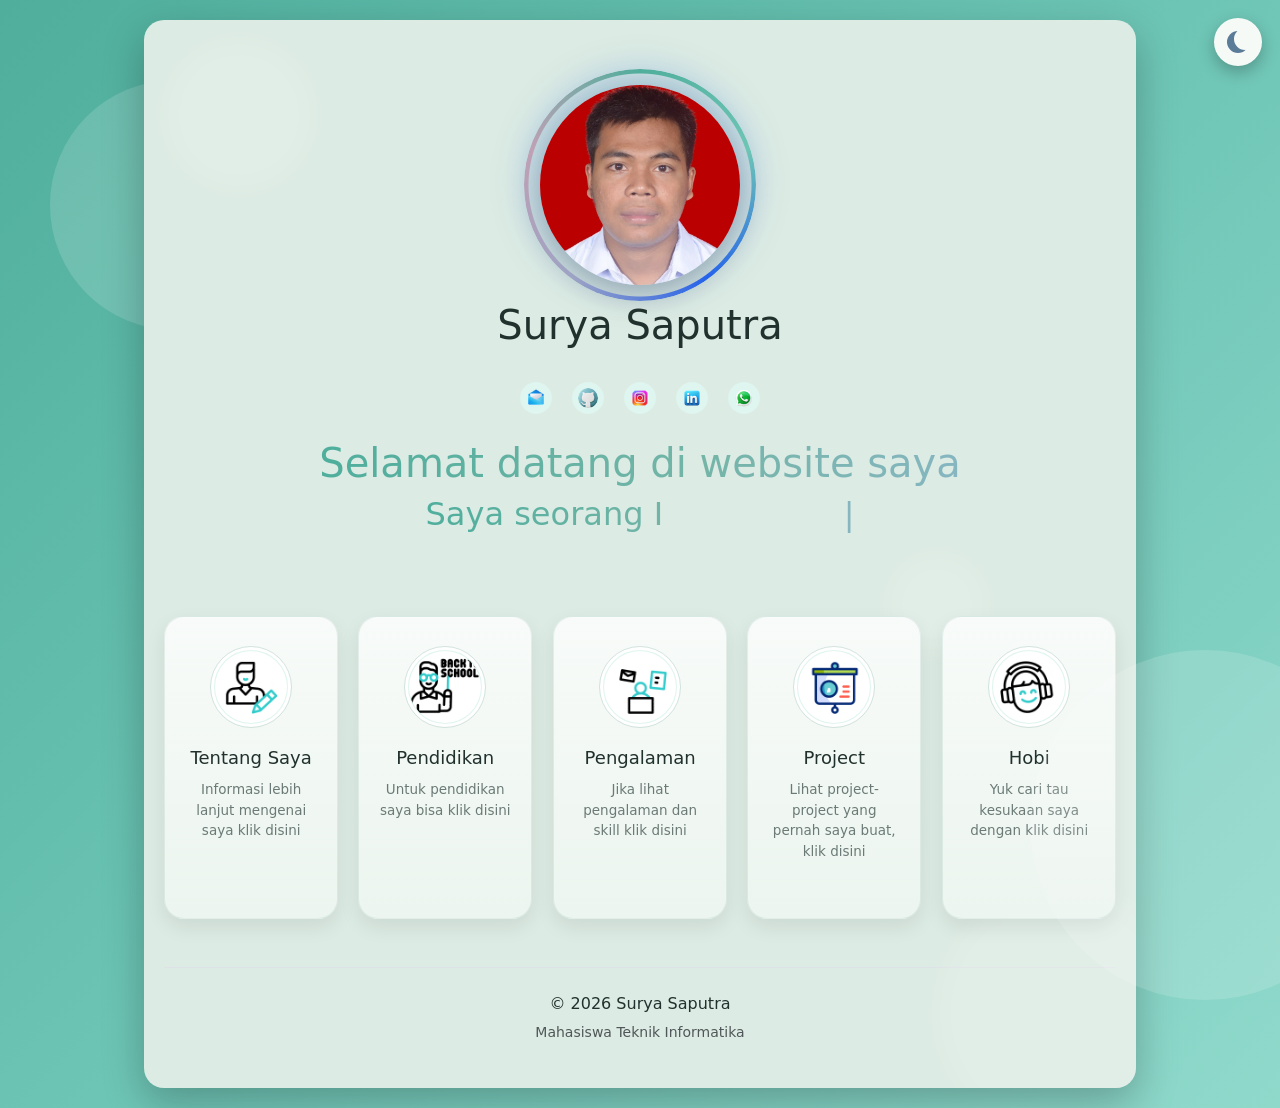
==== commit 86c747c3: "update" ====
--- a/index.html
+++ b/index.html
@@ -49,7 +49,7 @@
 <!-- list link external diarahkan ke sosial media saya -->
          <div class="sosmed">
                 <a href="mailto:email@suryasaputra.my.id"><img src="asset/favicon/email.png" alt="Email"></a>
-                <a href="https://github.com/suryaputra11-beep"><img src="asset/favicon/github.png" alt="Github"></a>
+                <a href="https://github.com/Sapoetra2016"><img src="asset/favicon/github.png" alt="Github"></a>
                 <a href="https://instagram.com/putra_aja"><img src="asset/favicon/instagram.png" alt="Instagram"></a>
                 <a href="https://www.linkedin.com/in/surya-sapoetra"><img src="asset/favicon/linkedin.png" alt="LinkedIn"></a>
                 <a href="https://wa.me/6285878953466"><img src="asset/favicon/whatsapp.png" alt="Whatsapp"></a>
--- a/style.css
+++ b/style.css
@@ -1017,6 +1017,7 @@
     overflow: hidden;
     display:flex;
     align-items:stretch;
+    cursor: pointer;
     background: var(--card-bg);
     border-radius: 20px;
     box-shadow: 0 8px 20px rgba(0,0,0,.08);
@@ -1090,7 +1091,8 @@
     margin-bottom: 14px;
 }
 
-/* tombol expand / collapse */
+/* tombol "Selengkapnya" / "Tutup": tetap pill tapi tidak berubah drastis saat hover,
+   karena seluruh kartu sudah bisa diklik untuk membuka modal */
 .project-toggle{
     display: inline-flex;
     align-items: center;
@@ -1119,9 +1121,10 @@
 
 .project-toggle:hover,
 .project-toggle[aria-expanded="true"]{
-    background: var(--primary);
-    color: white;
-    box-shadow: 0 8px 16px rgba(44, 122, 107, .3);
+    background: var(--toggle-bg);
+    color: var(--primary);
+    box-shadow: none;
+    transform: translateY(-2px);
 }
 
 /* area detail hasil expand */
@@ -1172,13 +1175,56 @@
     padding: 24px;
 }
 
-.project-modal-img{
-    width: 100%;
-    max-height: 260px;
-    object-fit: cover;
+/* carousel gambar di dalam modal: tinggi fleksibel mengikuti lebar layar */
+.project-carousel{
     border-radius: 14px;
+    overflow: hidden;
     margin-bottom: 16px;
     box-shadow: 0 8px 20px rgba(0,0,0,.15);
+}
+
+.project-carousel .carousel-item img{
+    width: 100%;
+    height: clamp(220px, 40vh, 380px);
+    object-fit: cover;
+    display: block;
+}
+
+/* tombol panah prev/next dengan latar gelap transparan agar terlihat di semua tema */
+.project-carousel .carousel-control-prev,
+.project-carousel .carousel-control-next{
+    width: 12%;
+    opacity: .75;
+}
+
+.project-carousel .carousel-control-prev{
+    background: linear-gradient(90deg, rgba(0,0,0,.45), rgba(0,0,0,0));
+}
+
+.project-carousel .carousel-control-next{
+    background: linear-gradient(-90deg, rgba(0,0,0,.45), rgba(0,0,0,0));
+}
+
+.project-carousel .carousel-control-prev:hover,
+.project-carousel .carousel-control-next:hover{
+    opacity: 1;
+}
+
+/* titik indikator (dot) di bawah gambar */
+.project-carousel .carousel-indicators{
+    margin-bottom: 10px;
+}
+
+.project-carousel .carousel-indicators button{
+    width: 26px;
+    height: 4px;
+    border-radius: 4px;
+    background-color: rgba(255,255,255,.6);
+    border: none;
+}
+
+.project-carousel .carousel-indicators button.active{
+    background-color: #fff;
 }
 
 .project-modal .modal-body p{
@@ -1275,6 +1321,11 @@
 
     .project-info{
         padding: 20px;
+    }
+
+    /* gambar carousel di modal lebih pendek di layar kecil */
+    .project-carousel .carousel-item img{
+        height: 220px;
     }
 
 }
